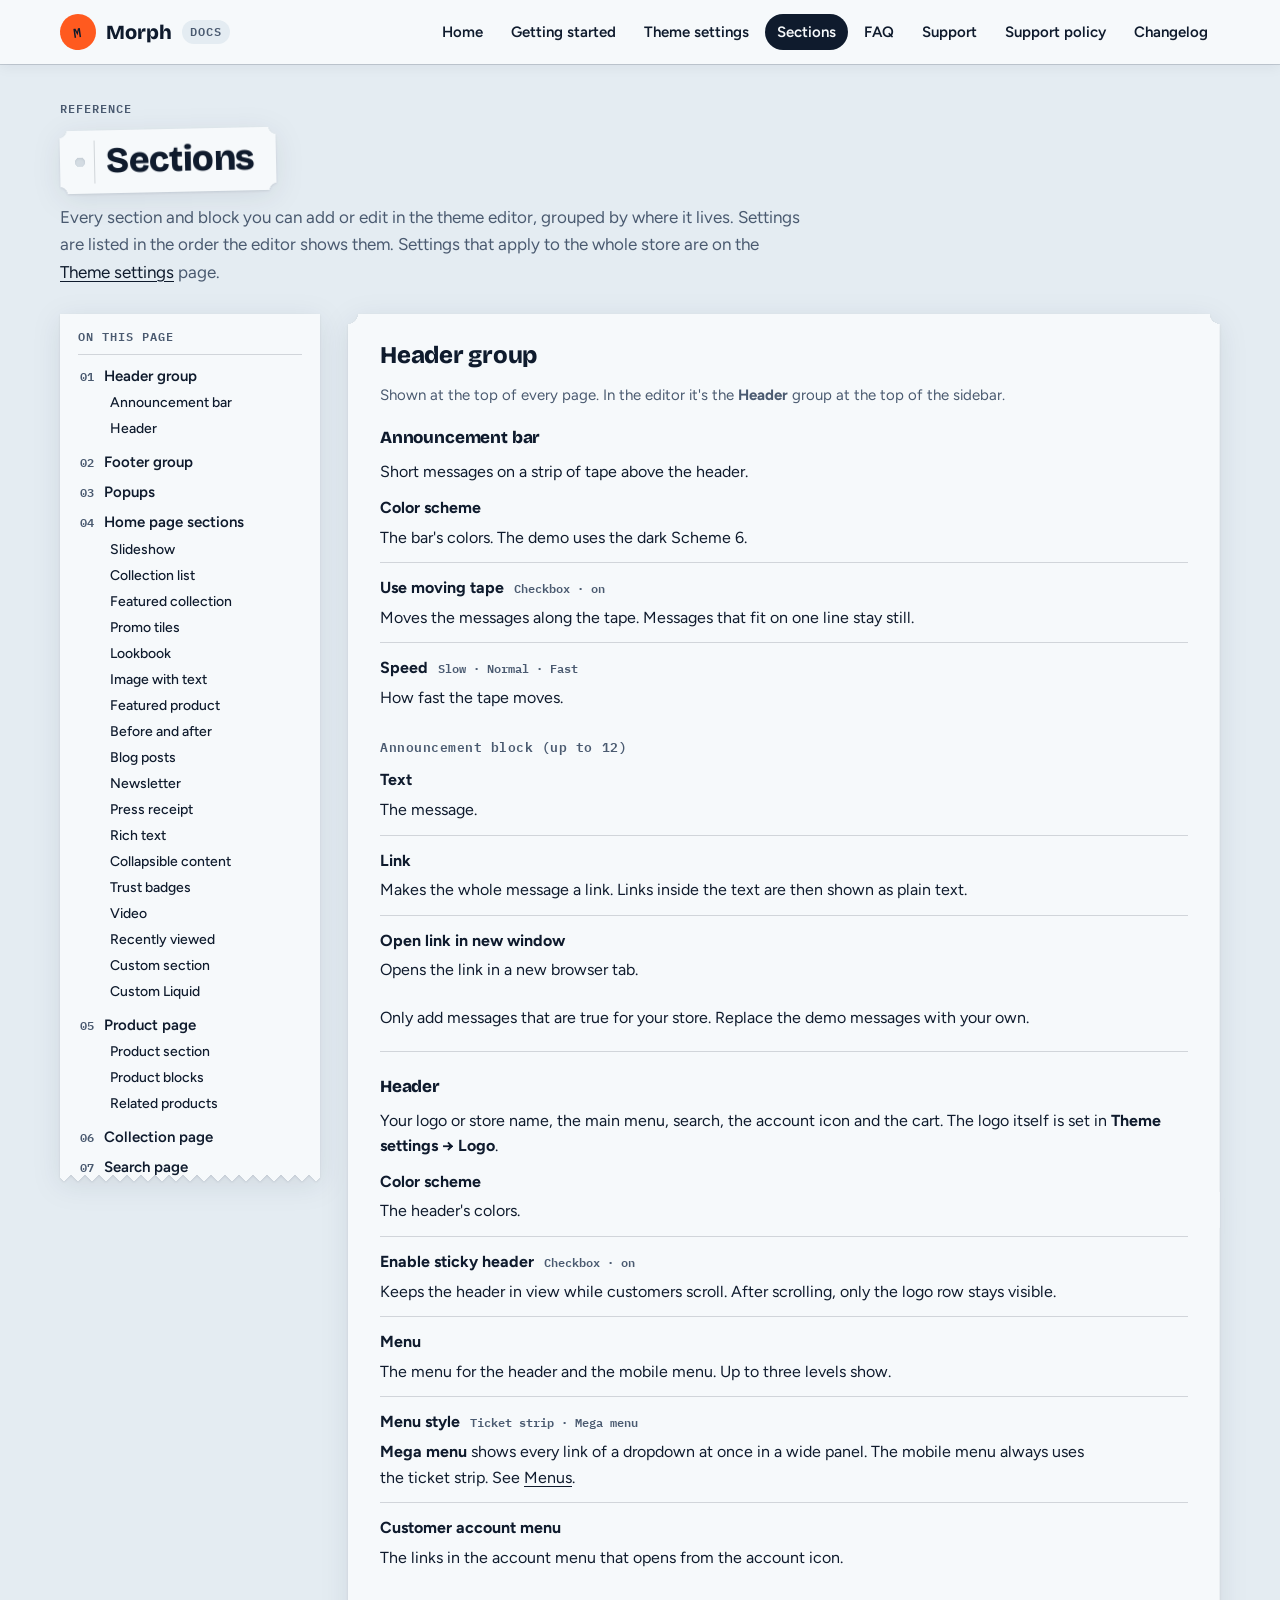
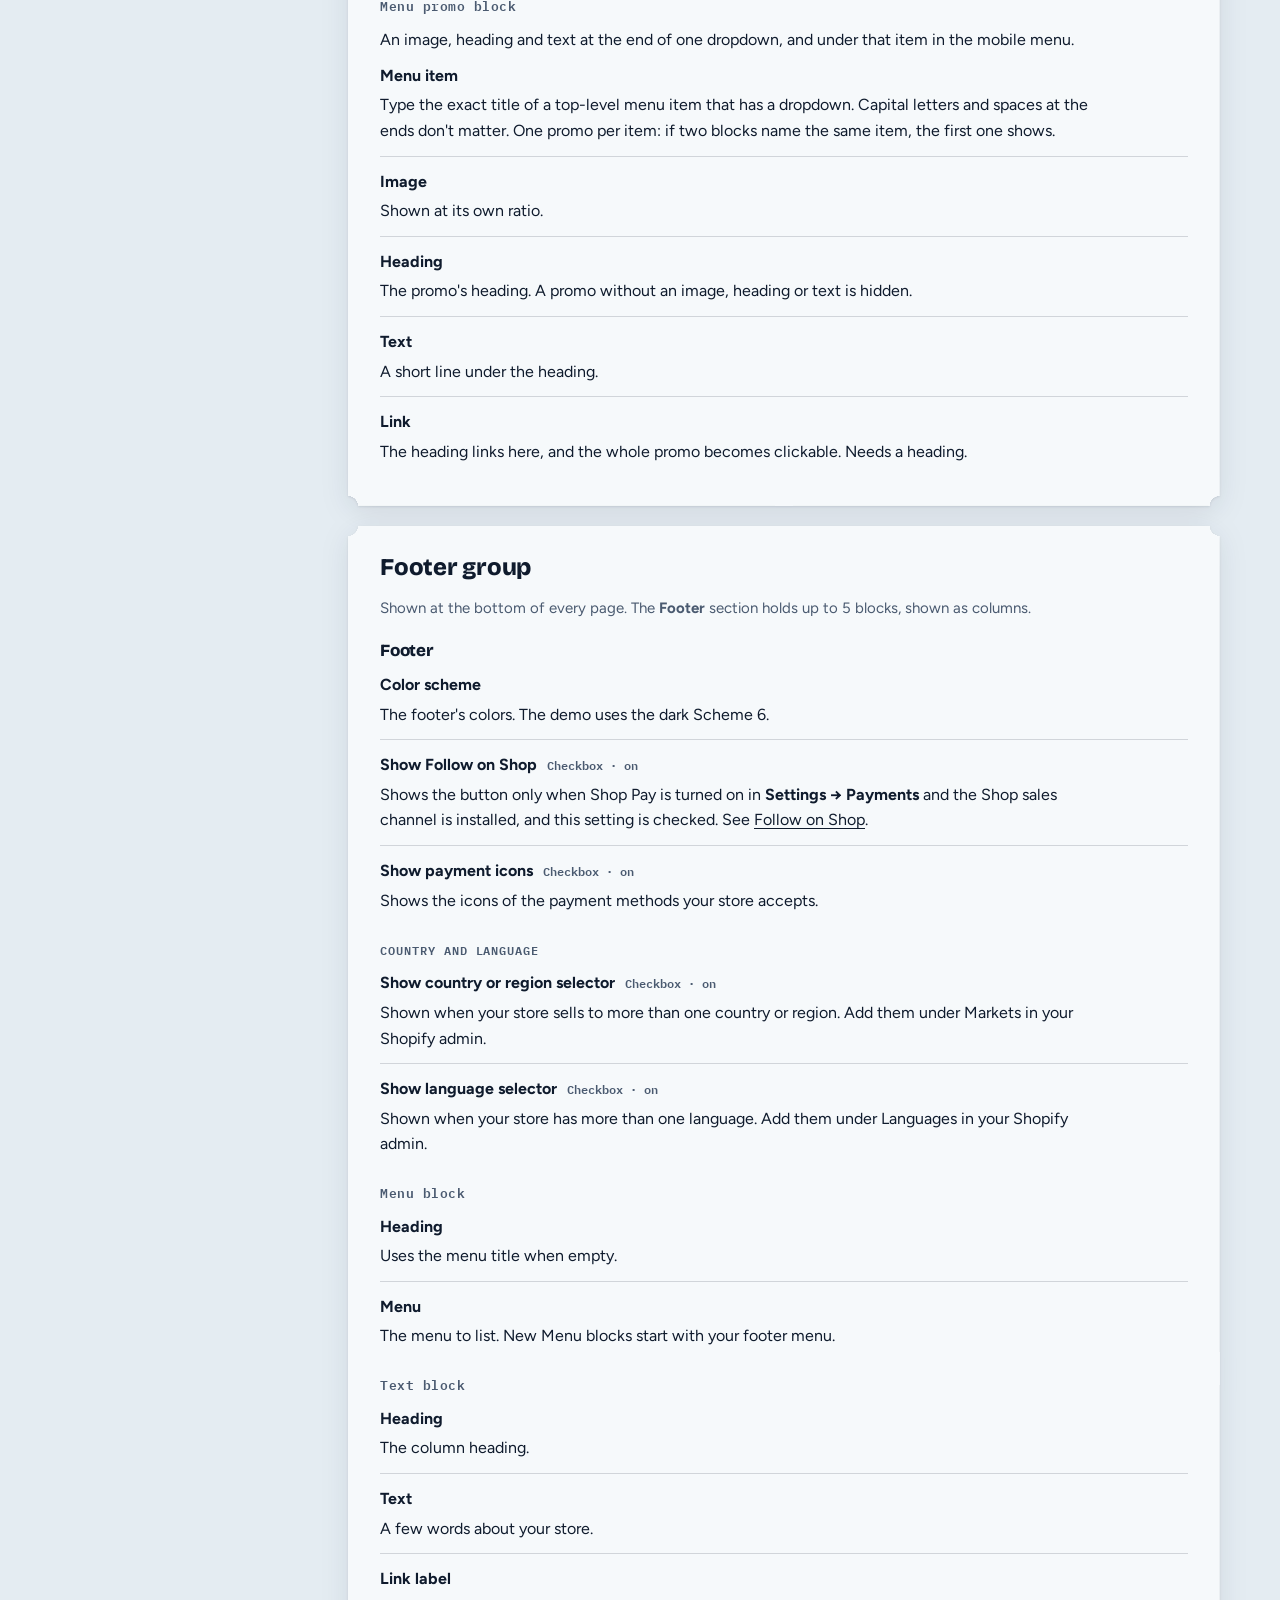
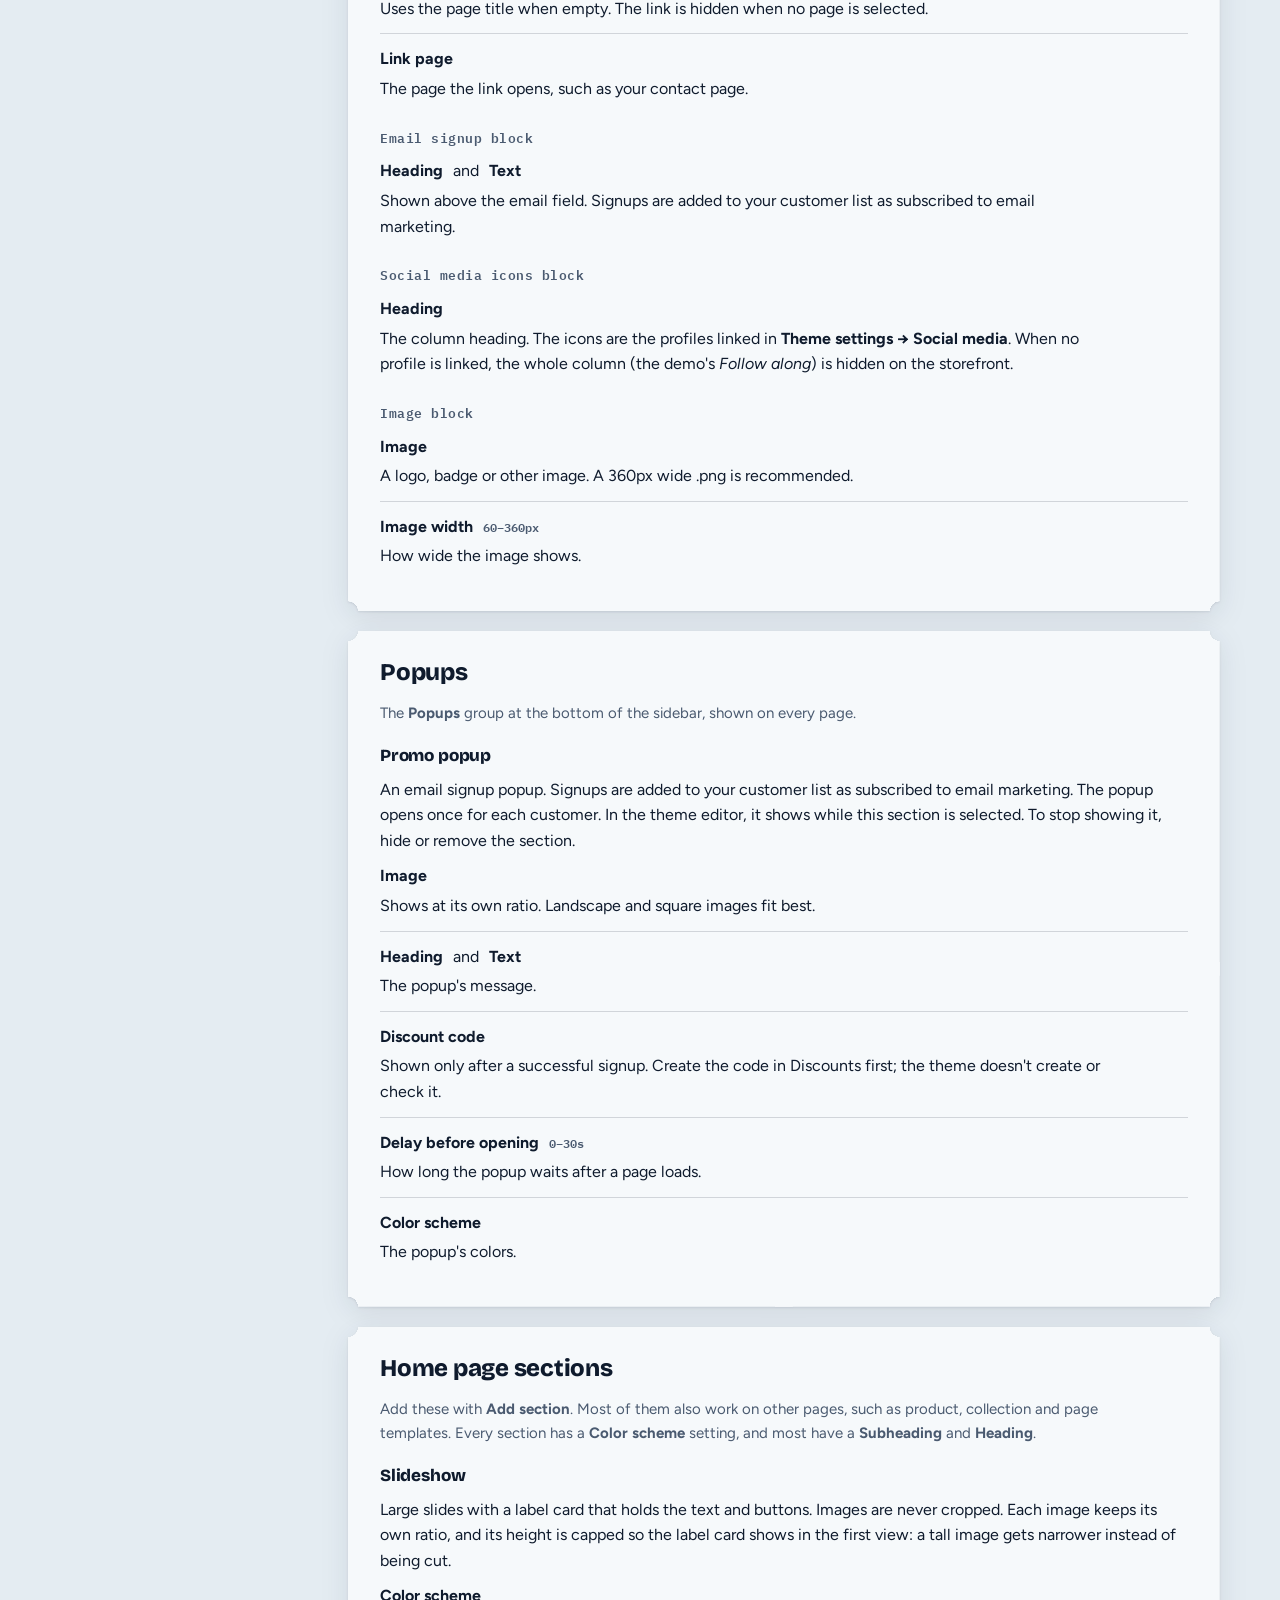
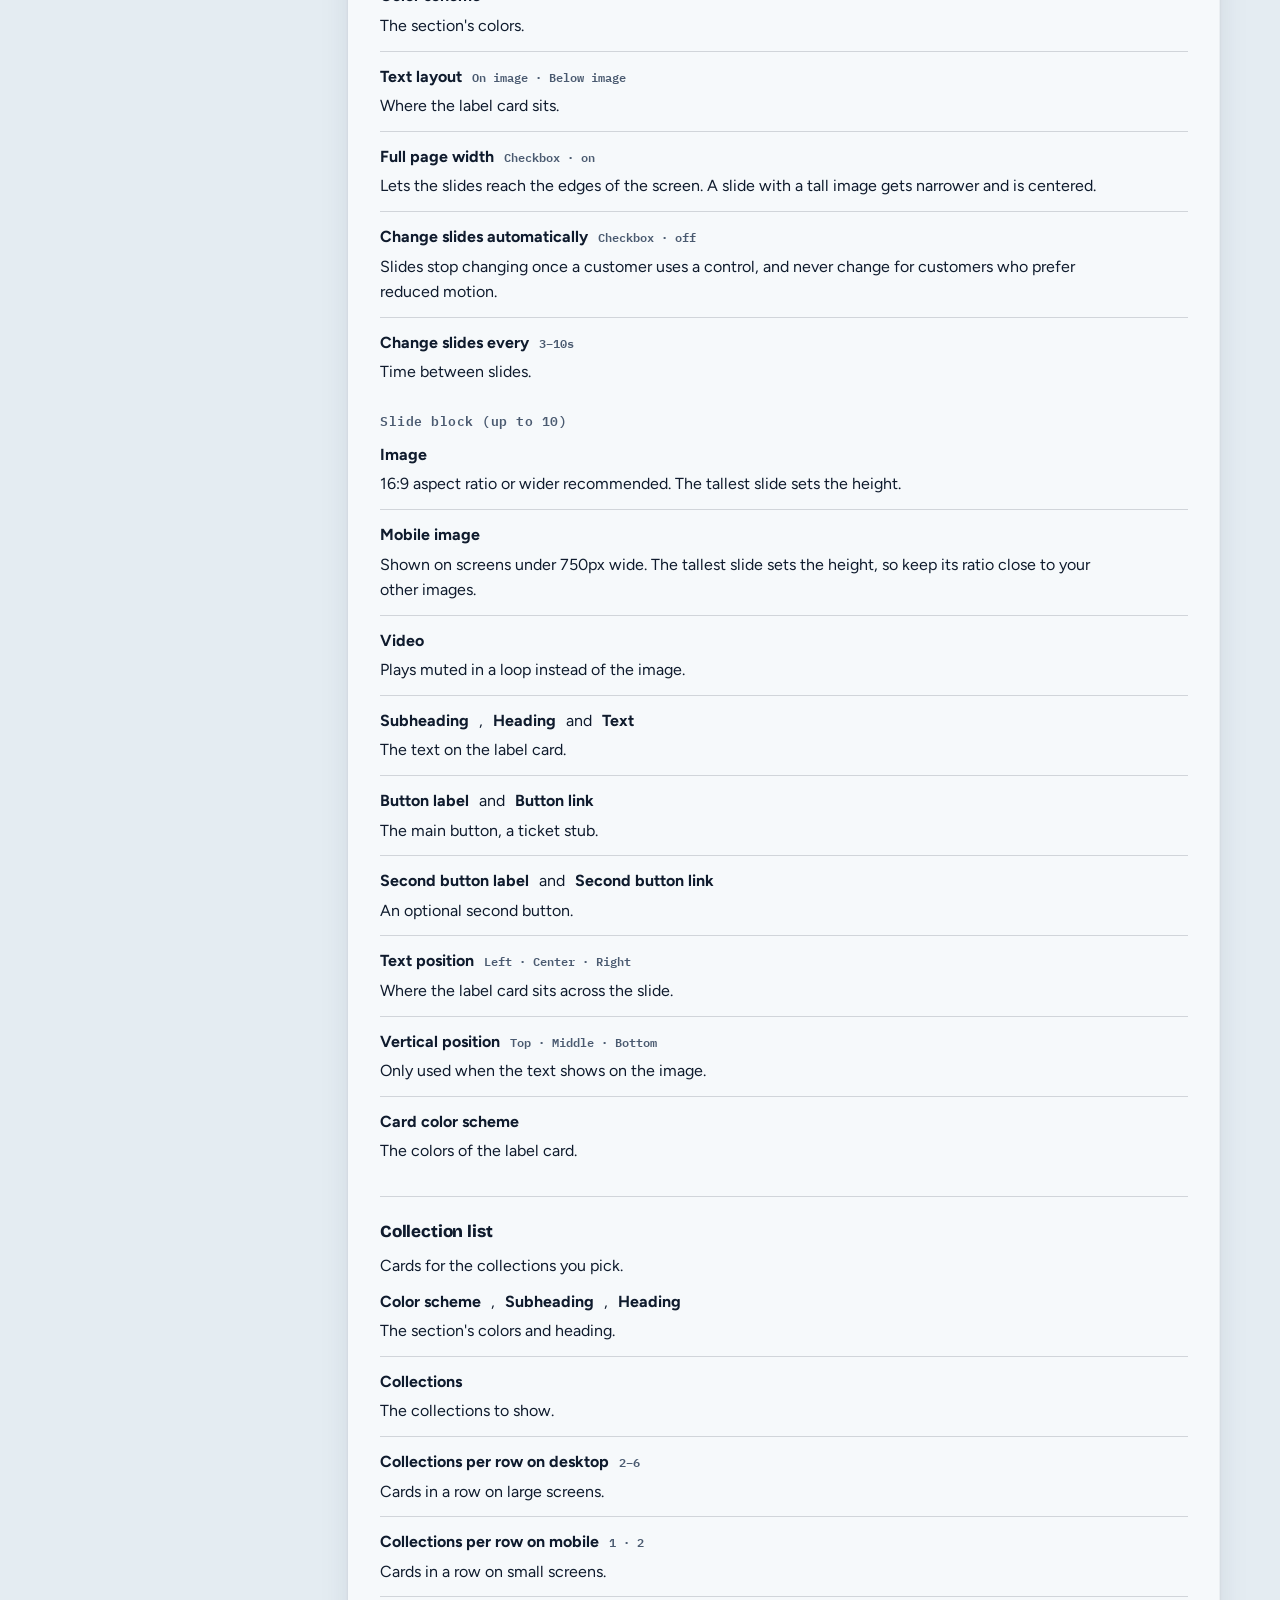
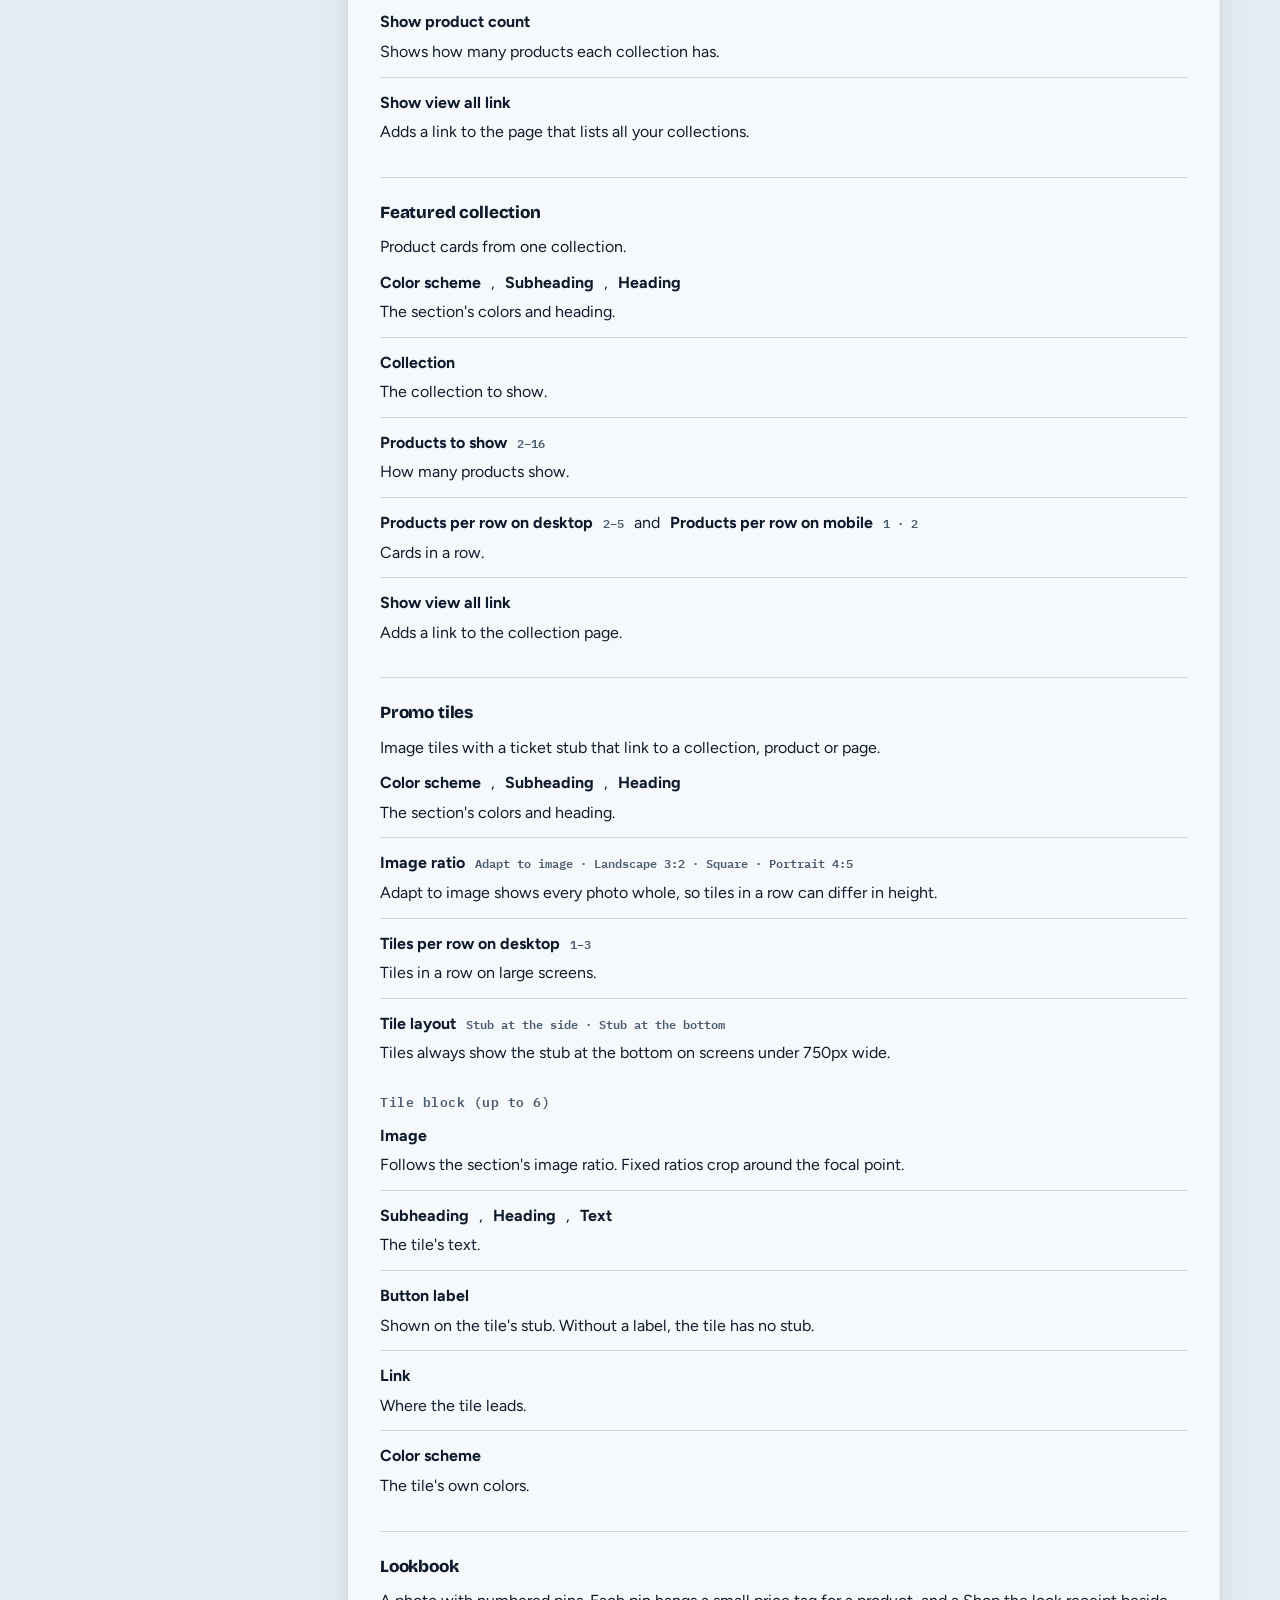
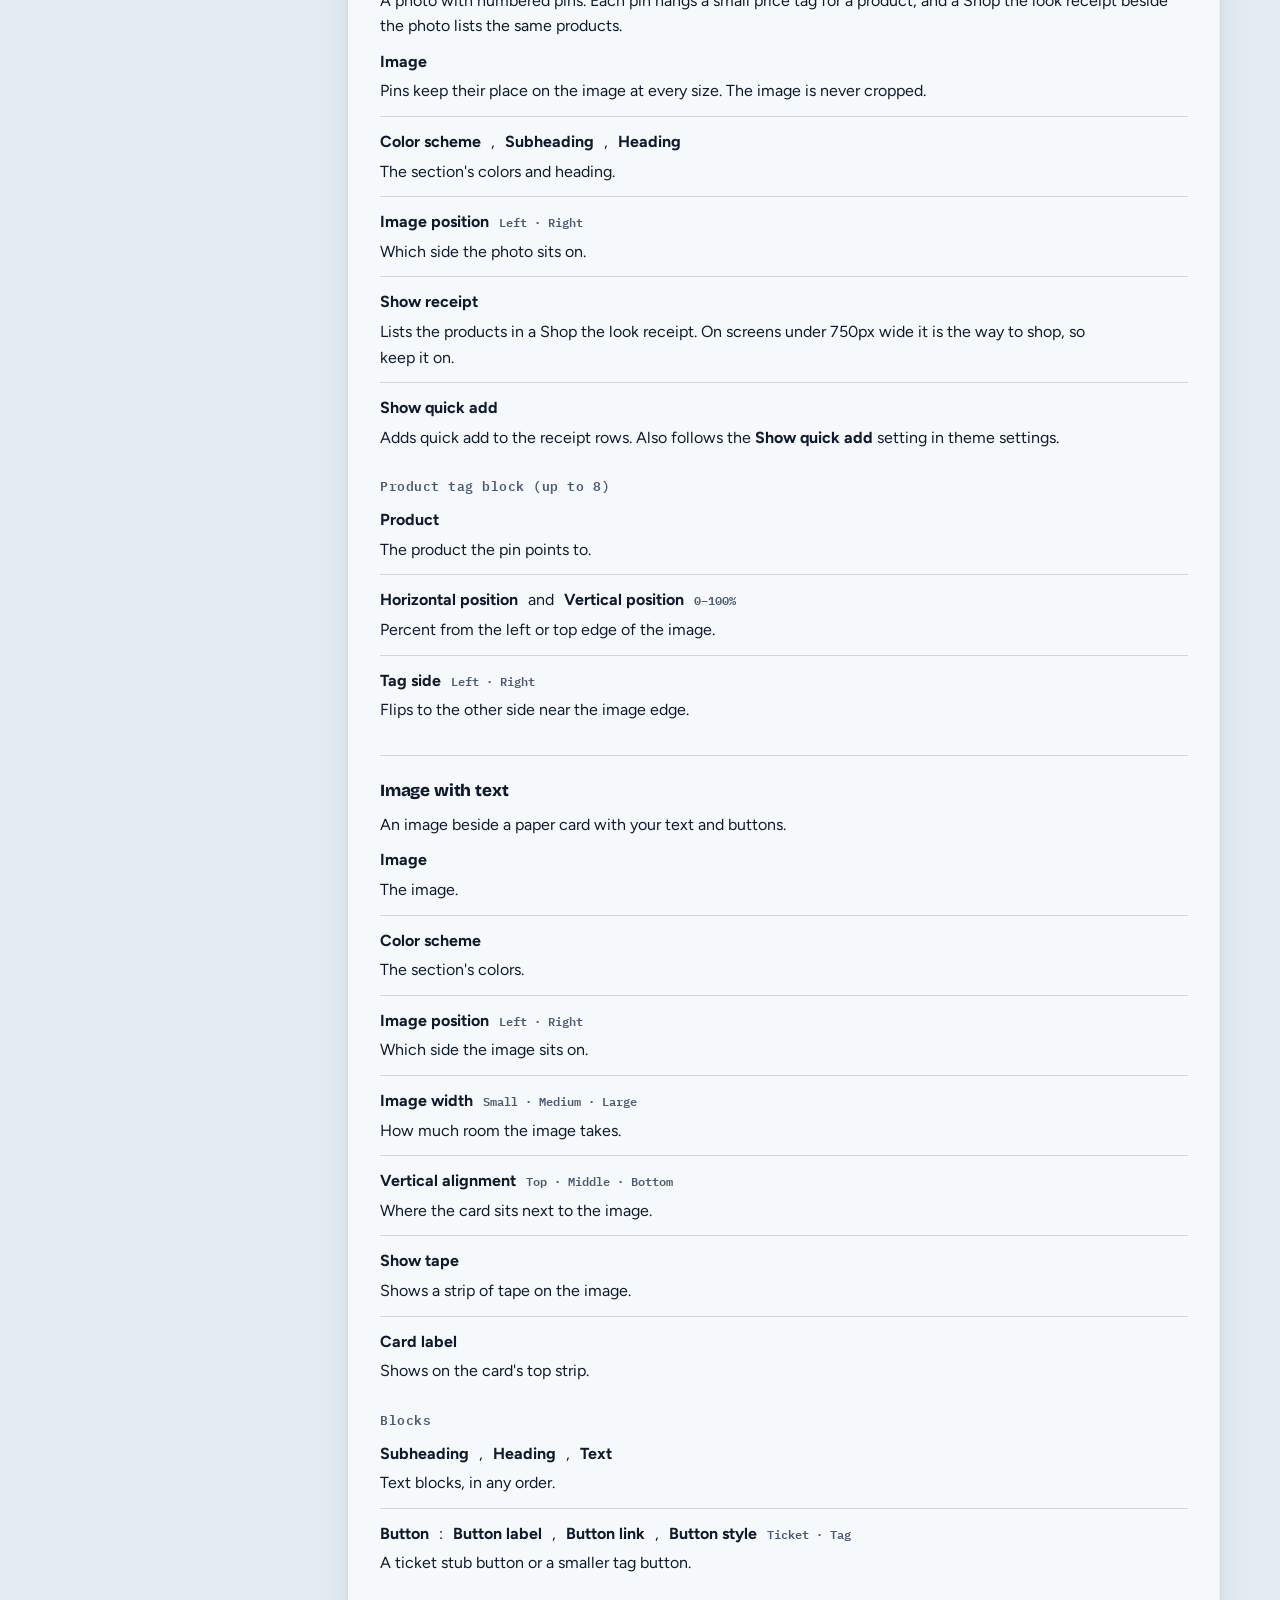
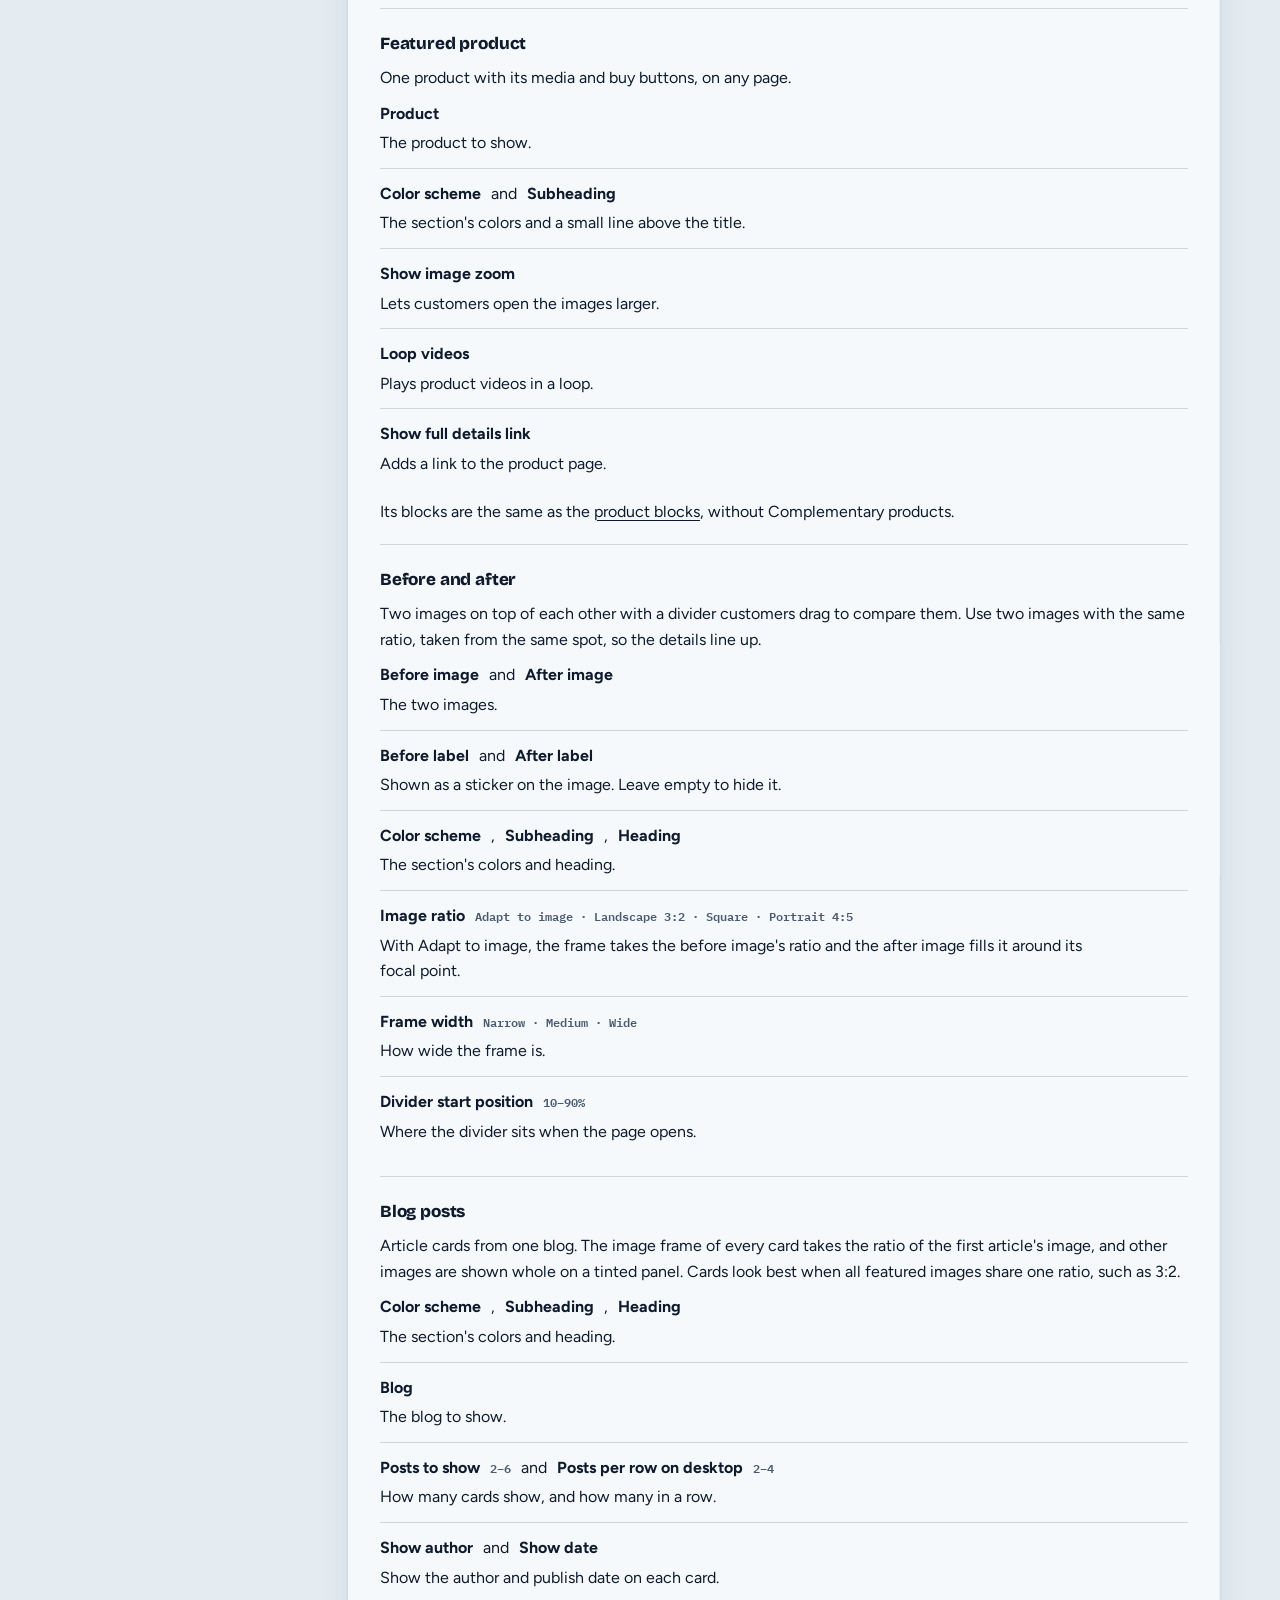
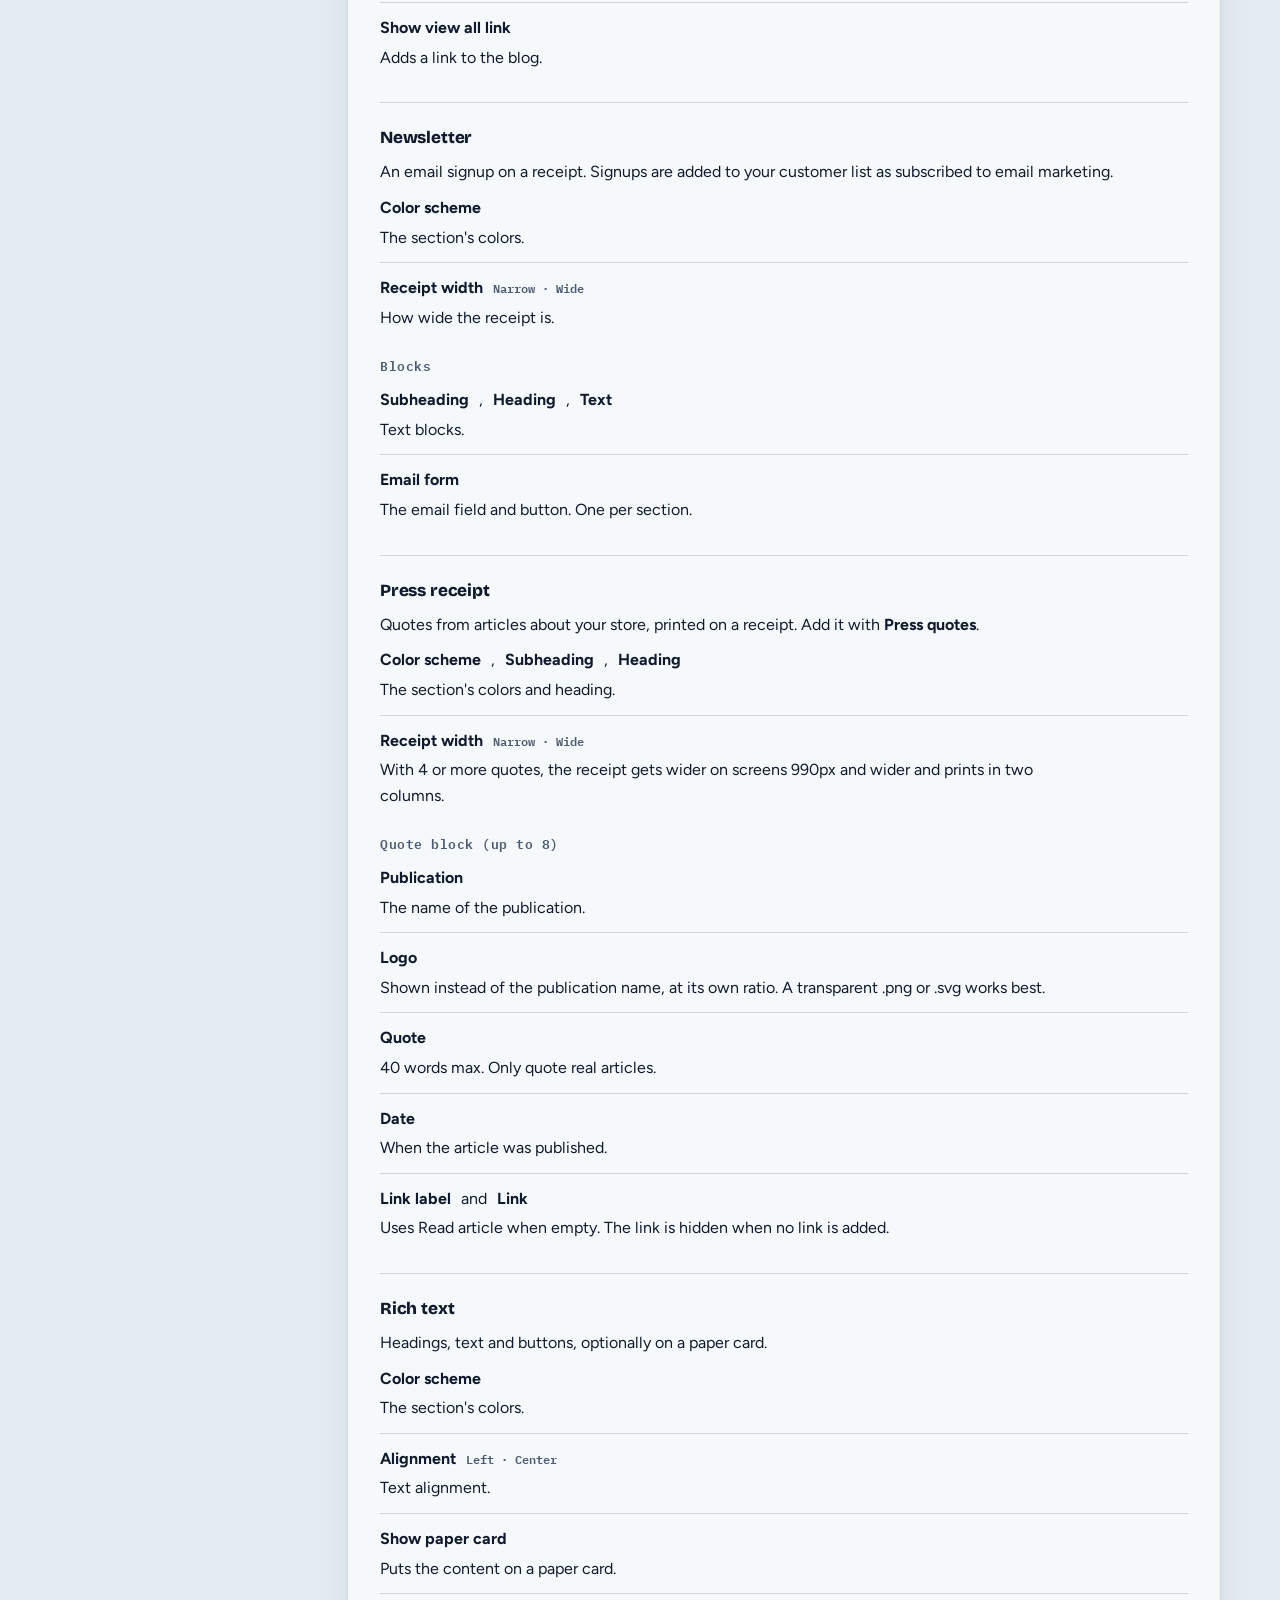
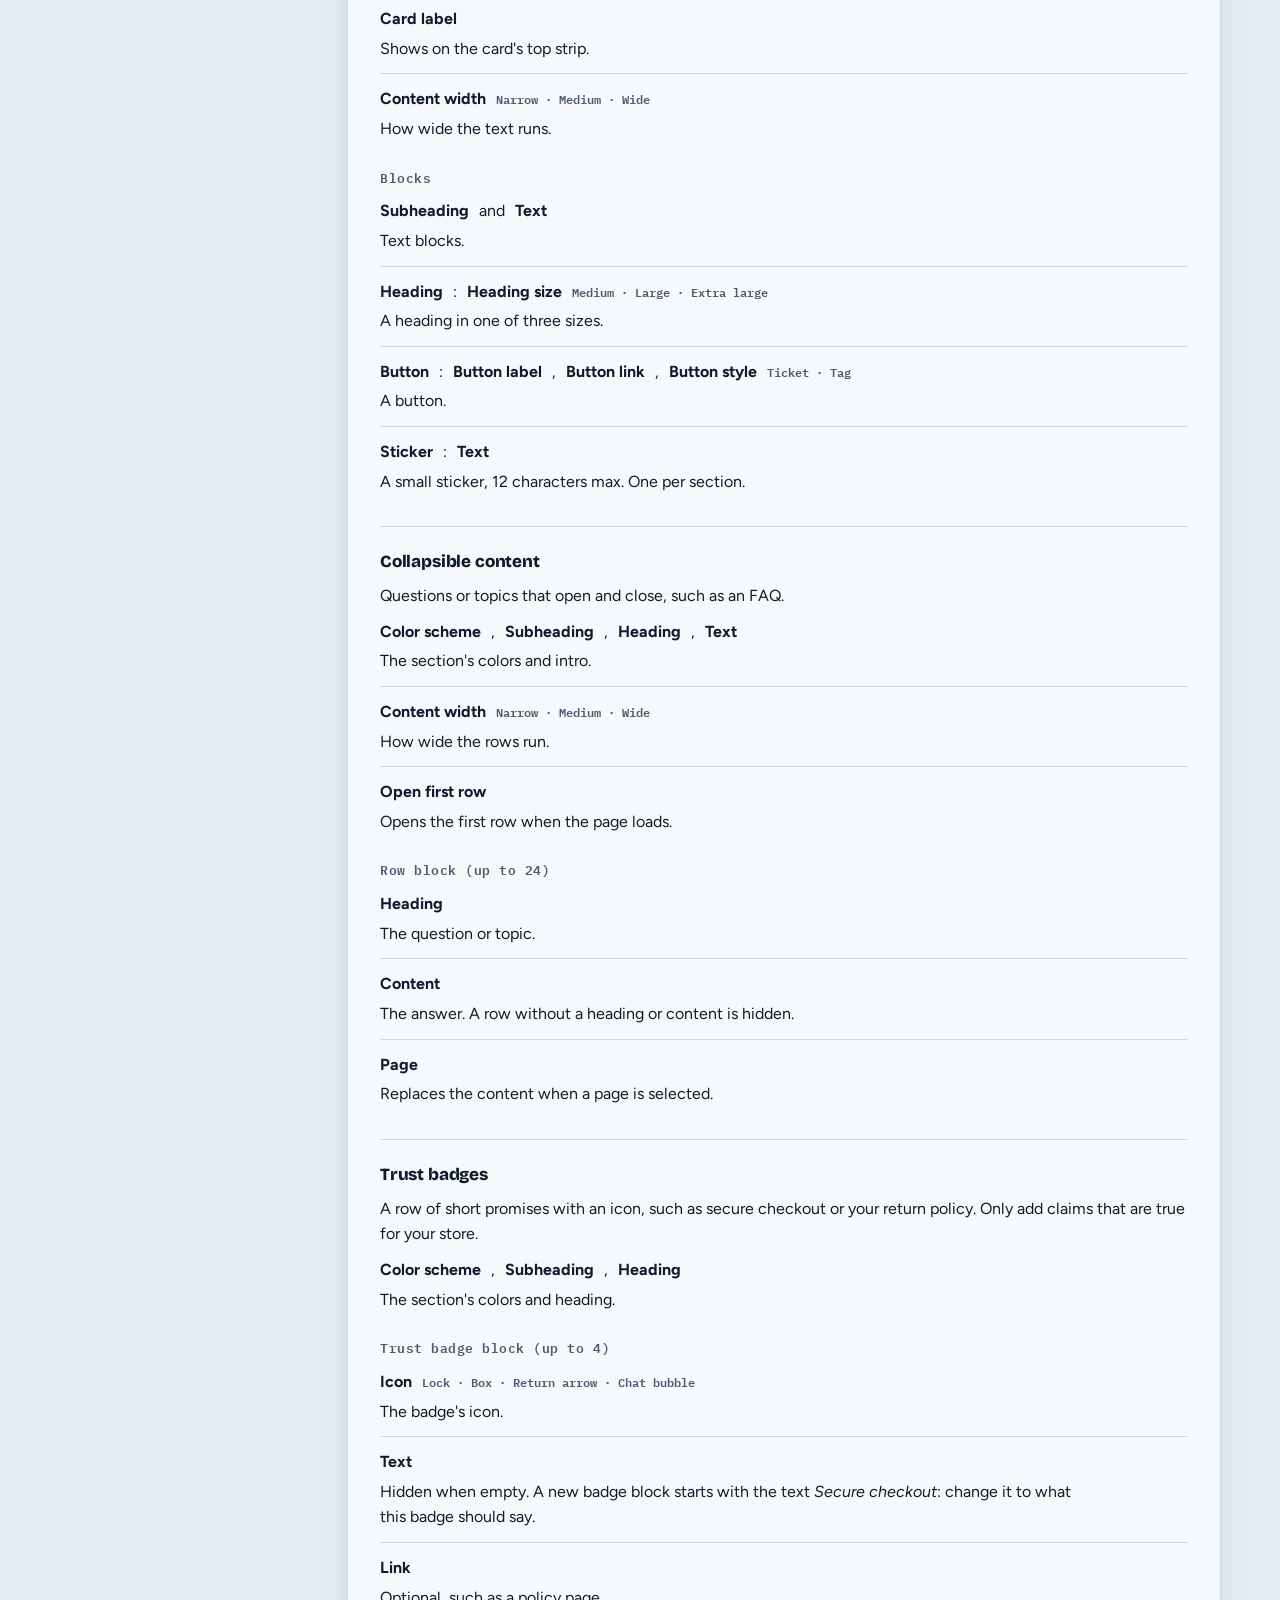
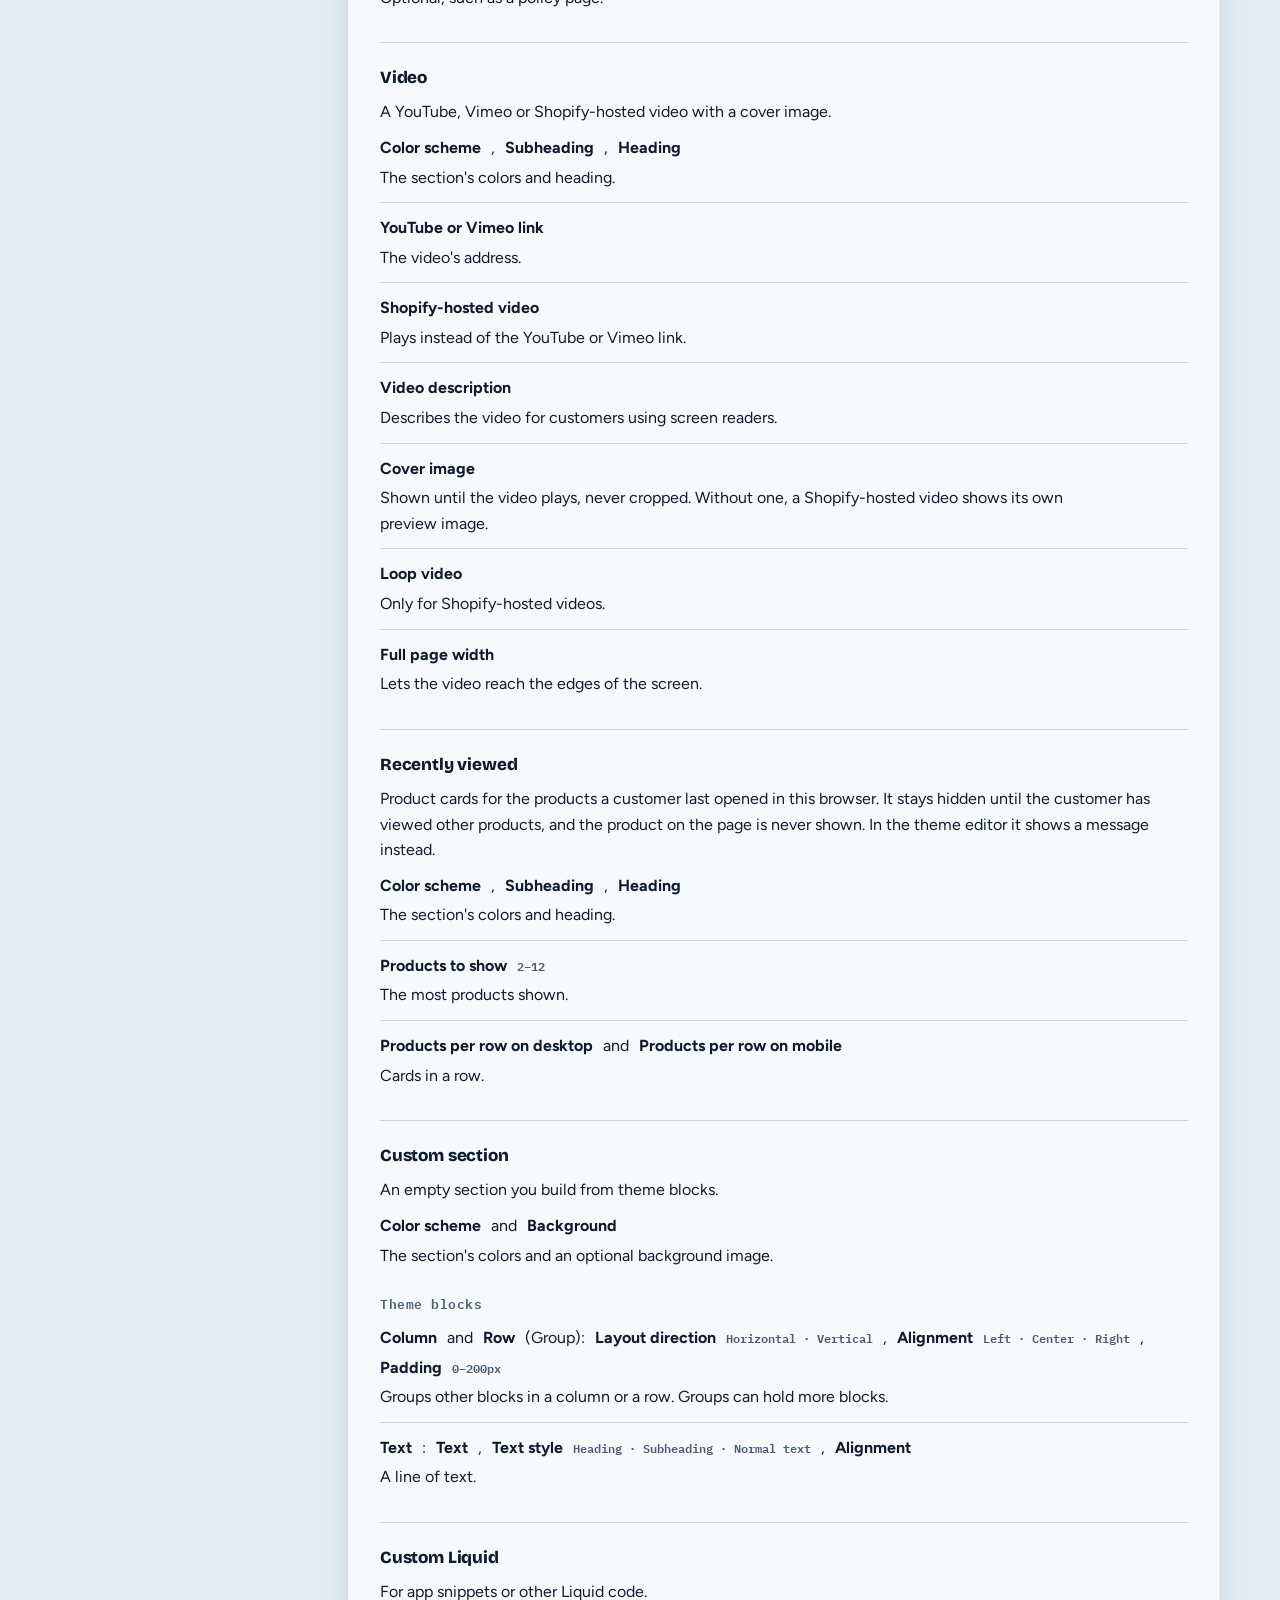
==== sections.html @ 3fafced1 "Morph docs 1.0.0: home, getting started, theme settings, sections, FAQ, support, support policy, cha" ====
<!doctype html>
<html lang="en">
  <head>
    <meta charset="utf-8">
    <meta name="viewport" content="width=device-width, initial-scale=1">
    <title>Sections | Morph theme docs</title>
    <meta name="description" content="Every Morph section and block, grouped by where it lives, with its settings in theme editor order.">
    <meta name="theme-color" content="#E4ECF2">
    <link rel="icon" href="assets/favicon.svg" type="image/svg+xml">
    <link rel="preconnect" href="https://fonts.googleapis.com">
    <link rel="preconnect" href="https://fonts.gstatic.com" crossorigin>
    <link rel="stylesheet" href="https://fonts.googleapis.com/css2?family=Bricolage+Grotesque:wght@800&amp;family=Figtree:wght@400;500;600;700&amp;family=IBM+Plex+Mono:wght@600&amp;display=swap">
    <link rel="stylesheet" href="assets/style.css">
    <script src="assets/site.js"></script>
  </head>
  <body>
    <a class="skip-link" href="#main">Skip to content</a>
    <header class="site-header">
      <div class="container site-header__inner">
        <a class="brand" href="index.html"><span class="brand__stamp" aria-hidden="true">M</span>Morph <span class="brand__docs">docs</span></a>
        <button class="nav-toggle" type="button" aria-expanded="false" aria-controls="site-nav"><span class="nav-toggle__icon" aria-hidden="true"></span>Menu</button>
        <nav class="site-nav" id="site-nav" aria-label="Main">
          <ul>
            <li><a href="index.html">Home</a></li>
            <li><a href="getting-started.html">Getting started</a></li>
            <li><a href="theme-settings.html">Theme settings</a></li>
            <li><a href="sections.html" aria-current="page">Sections</a></li>
            <li><a href="faq.html">FAQ</a></li>
            <li><a href="support.html">Support</a></li>
            <li><a href="support-policy.html">Support policy</a></li>
            <li><a href="changelog.html">Changelog</a></li>
          </ul>
        </nav>
      </div>
    </header>
    <main id="main" tabindex="-1">
      <div class="container">
        <div class="page-head">
          <span class="eyebrow">Reference</span>
          <div class="title-tag"><div class="title-tag__paper"><h1>Sections</h1></div></div>
          <p class="lead">Every section and block you can add or edit in the theme editor, grouped by where it lives. Settings are listed in the order the editor shows them. Settings that apply to the whole store are on the <a href="theme-settings.html">Theme settings</a> page.</p>
        </div>

        <div class="doc-layout">
          <nav class="toc" aria-labelledby="toc-heading">
            <div class="toc__shadow" aria-hidden="true"><div class="receipt-paper"></div></div>
            <div class="receipt">
              <h2 id="toc-heading">On this page</h2>
              <ol>
                <li><a href="#header-group">Header group</a>
                  <ol>
                    <li><a href="#announcement-bar">Announcement bar</a></li>
                    <li><a href="#header">Header</a></li>
                  </ol>
                </li>
                <li><a href="#footer-group">Footer group</a></li>
                <li><a href="#popups">Popups</a></li>
                <li><a href="#home-page">Home page sections</a>
                  <ol>
                    <li><a href="#slideshow">Slideshow</a></li>
                    <li><a href="#collection-list">Collection list</a></li>
                    <li><a href="#featured-collection">Featured collection</a></li>
                    <li><a href="#promo-tiles">Promo tiles</a></li>
                    <li><a href="#lookbook">Lookbook</a></li>
                    <li><a href="#image-with-text">Image with text</a></li>
                    <li><a href="#featured-product">Featured product</a></li>
                    <li><a href="#before-and-after">Before and after</a></li>
                    <li><a href="#blog-posts">Blog posts</a></li>
                    <li><a href="#newsletter">Newsletter</a></li>
                    <li><a href="#press-receipt">Press receipt</a></li>
                    <li><a href="#rich-text">Rich text</a></li>
                    <li><a href="#collapsible-content">Collapsible content</a></li>
                    <li><a href="#trust-badges">Trust badges</a></li>
                    <li><a href="#video">Video</a></li>
                    <li><a href="#recently-viewed">Recently viewed</a></li>
                    <li><a href="#custom-section">Custom section</a></li>
                    <li><a href="#custom-liquid">Custom Liquid</a></li>
                  </ol>
                </li>
                <li><a href="#product-page">Product page</a>
                  <ol>
                    <li><a href="#product">Product section</a></li>
                    <li><a href="#product-blocks">Product blocks</a></li>
                    <li><a href="#related-products">Related products</a></li>
                  </ol>
                </li>
                <li><a href="#collection-page">Collection page</a></li>
                <li><a href="#search-page">Search page</a></li>
                <li><a href="#cart">Cart drawer and cart page</a></li>
                <li><a href="#blog-page">Blog page</a></li>
                <li><a href="#article-page">Article page</a></li>
                <li><a href="#page-template">Page</a></li>
                <li><a href="#contact-page">Contact page</a></li>
                <li><a href="#faq-page">FAQ page</a></li>
                <li><a href="#collections-list-page">Collections list page</a></li>
                <li><a href="#not-found">404 page</a></li>
                <li><a href="#gift-card">Gift card page</a></li>
                <li><a href="#password-page">Password page</a></li>
              </ol>
            </div>
          </nav>

          <div class="doc-body">

            <!-- Header group -->
            <section class="doc-section" aria-labelledby="header-group">
              <div class="sheet bite">
                <h2 id="header-group">Header group</h2>
                <p class="where">Shown at the top of every page. In the editor it's the <strong>Header</strong> group at the top of the sidebar.</p>

                <div class="item">
                  <h3 id="announcement-bar">Announcement bar</h3>
                  <p>Short messages on a strip of tape above the header.</p>
                  <dl class="settings">
                    <div class="setting"><dt><strong>Color scheme</strong></dt><dd>The bar's colors. The demo uses the dark Scheme 6.</dd></div>
                    <div class="setting"><dt><strong>Use moving tape</strong> <span class="meta">Checkbox · on</span></dt><dd>Moves the messages along the tape. Messages that fit on one line stay still.</dd></div>
                    <div class="setting"><dt><strong>Speed</strong> <span class="meta">Slow · Normal · Fast</span></dt><dd>How fast the tape moves.</dd></div>
                  </dl>
                  <h4>Announcement block (up to 12)</h4>
                  <dl class="settings">
                    <div class="setting"><dt><strong>Text</strong></dt><dd>The message.</dd></div>
                    <div class="setting"><dt><strong>Link</strong></dt><dd>Makes the whole message a link. Links inside the text are then shown as plain text.</dd></div>
                    <div class="setting"><dt><strong>Open link in new window</strong></dt><dd>Opens the link in a new browser tab.</dd></div>
                  </dl>
                  <p>Only add messages that are true for your store. Replace the demo messages with your own.</p>
                </div>

                <div class="item">
                  <h3 id="header">Header</h3>
                  <p>Your logo or store name, the main menu, search, the account icon and the cart. The logo itself is set in <strong>Theme settings → Logo</strong>.</p>
                  <dl class="settings">
                    <div class="setting"><dt><strong>Color scheme</strong></dt><dd>The header's colors.</dd></div>
                    <div class="setting"><dt><strong>Enable sticky header</strong> <span class="meta">Checkbox · on</span></dt><dd>Keeps the header in view while customers scroll. After scrolling, only the logo row stays visible.</dd></div>
                    <div class="setting"><dt><strong>Menu</strong></dt><dd>The menu for the header and the mobile menu. Up to three levels show.</dd></div>
                    <div class="setting"><dt><strong>Menu style</strong> <span class="meta">Ticket strip · Mega menu</span></dt><dd><strong>Mega menu</strong> shows every link of a dropdown at once in a wide panel. The mobile menu always uses the ticket strip. See <a href="getting-started.html#menus">Menus</a>.</dd></div>
                    <div class="setting"><dt><strong>Customer account menu</strong></dt><dd>The links in the account menu that opens from the account icon.</dd></div>
                  </dl>
                  <h4>Menu promo block</h4>
                  <p>An image, heading and text at the end of one dropdown, and under that item in the mobile menu.</p>
                  <dl class="settings">
                    <div class="setting"><dt><strong>Menu item</strong></dt><dd>Type the exact title of a top-level menu item that has a dropdown. Capital letters and spaces at the ends don't matter. One promo per item: if two blocks name the same item, the first one shows.</dd></div>
                    <div class="setting"><dt><strong>Image</strong></dt><dd>Shown at its own ratio.</dd></div>
                    <div class="setting"><dt><strong>Heading</strong></dt><dd>The promo's heading. A promo without an image, heading or text is hidden.</dd></div>
                    <div class="setting"><dt><strong>Text</strong></dt><dd>A short line under the heading.</dd></div>
                    <div class="setting"><dt><strong>Link</strong></dt><dd>The heading links here, and the whole promo becomes clickable. Needs a heading.</dd></div>
                  </dl>
                </div>
              </div>
            </section>

            <!-- Footer group -->
            <section class="doc-section" aria-labelledby="footer-group">
              <div class="sheet bite">
                <h2 id="footer-group">Footer group</h2>
                <p class="where">Shown at the bottom of every page. The <strong>Footer</strong> section holds up to 5 blocks, shown as columns.</p>
                <div class="item">
                  <h3 id="footer">Footer</h3>
                  <dl class="settings">
                    <div class="setting"><dt><strong>Color scheme</strong></dt><dd>The footer's colors. The demo uses the dark Scheme 6.</dd></div>
                    <div class="setting"><dt><strong>Show Follow on Shop</strong> <span class="meta">Checkbox · on</span></dt><dd>Shows the button only when Shop Pay is turned on in <strong>Settings → Payments</strong> and the Shop sales channel is installed, and this setting is checked. See <a href="getting-started.html#follow-on-shop">Follow on Shop</a>.</dd></div>
                    <div class="setting"><dt><strong>Show payment icons</strong> <span class="meta">Checkbox · on</span></dt><dd>Shows the icons of the payment methods your store accepts.</dd></div>
                  </dl>
                  <p class="subhead">Country and language</p>
                  <dl class="settings">
                    <div class="setting"><dt><strong>Show country or region selector</strong> <span class="meta">Checkbox · on</span></dt><dd>Shown when your store sells to more than one country or region. Add them under Markets in your Shopify admin.</dd></div>
                    <div class="setting"><dt><strong>Show language selector</strong> <span class="meta">Checkbox · on</span></dt><dd>Shown when your store has more than one language. Add them under Languages in your Shopify admin.</dd></div>
                  </dl>
                  <h4>Menu block</h4>
                  <dl class="settings">
                    <div class="setting"><dt><strong>Heading</strong></dt><dd>Uses the menu title when empty.</dd></div>
                    <div class="setting"><dt><strong>Menu</strong></dt><dd>The menu to list. New Menu blocks start with your footer menu.</dd></div>
                  </dl>
                  <h4>Text block</h4>
                  <dl class="settings">
                    <div class="setting"><dt><strong>Heading</strong></dt><dd>The column heading.</dd></div>
                    <div class="setting"><dt><strong>Text</strong></dt><dd>A few words about your store.</dd></div>
                    <div class="setting"><dt><strong>Link label</strong></dt><dd>Uses the page title when empty. The link is hidden when no page is selected.</dd></div>
                    <div class="setting"><dt><strong>Link page</strong></dt><dd>The page the link opens, such as your contact page.</dd></div>
                  </dl>
                  <h4>Email signup block</h4>
                  <dl class="settings">
                    <div class="setting"><dt><strong>Heading</strong> and <strong>Text</strong></dt><dd>Shown above the email field. Signups are added to your customer list as subscribed to email marketing.</dd></div>
                  </dl>
                  <h4>Social media icons block</h4>
                  <dl class="settings">
                    <div class="setting"><dt><strong>Heading</strong></dt><dd>The column heading. The icons are the profiles linked in <strong>Theme settings → Social media</strong>. When no profile is linked, the whole column (the demo's <em>Follow along</em>) is hidden on the storefront.</dd></div>
                  </dl>
                  <h4>Image block</h4>
                  <dl class="settings">
                    <div class="setting"><dt><strong>Image</strong></dt><dd>A logo, badge or other image. A 360px wide .png is recommended.</dd></div>
                    <div class="setting"><dt><strong>Image width</strong> <span class="meta">60–360px</span></dt><dd>How wide the image shows.</dd></div>
                  </dl>
                </div>
              </div>
            </section>

            <!-- Popups -->
            <section class="doc-section" aria-labelledby="popups">
              <div class="sheet bite">
                <h2 id="popups">Popups</h2>
                <p class="where">The <strong>Popups</strong> group at the bottom of the sidebar, shown on every page.</p>
                <div class="item">
                  <h3 id="promo-popup">Promo popup</h3>
                  <p>An email signup popup. Signups are added to your customer list as subscribed to email marketing. The popup opens once for each customer. In the theme editor, it shows while this section is selected. To stop showing it, hide or remove the section.</p>
                  <dl class="settings">
                    <div class="setting"><dt><strong>Image</strong></dt><dd>Shows at its own ratio. Landscape and square images fit best.</dd></div>
                    <div class="setting"><dt><strong>Heading</strong> and <strong>Text</strong></dt><dd>The popup's message.</dd></div>
                    <div class="setting"><dt><strong>Discount code</strong></dt><dd>Shown only after a successful signup. Create the code in Discounts first; the theme doesn't create or check it.</dd></div>
                    <div class="setting"><dt><strong>Delay before opening</strong> <span class="meta">0–30s</span></dt><dd>How long the popup waits after a page loads.</dd></div>
                    <div class="setting"><dt><strong>Color scheme</strong></dt><dd>The popup's colors.</dd></div>
                  </dl>
                </div>
              </div>
            </section>

            <!-- Home page -->
            <section class="doc-section" aria-labelledby="home-page">
              <div class="sheet bite">
                <h2 id="home-page">Home page sections</h2>
                <p class="where">Add these with <strong>Add section</strong>. Most of them also work on other pages, such as product, collection and page templates. Every section has a <strong>Color scheme</strong> setting, and most have a <strong>Subheading</strong> and <strong>Heading</strong>.</p>

                <div class="item">
                  <h3 id="slideshow">Slideshow</h3>
                  <p>Large slides with a label card that holds the text and buttons. Images are never cropped. Each image keeps its own ratio, and its height is capped so the label card shows in the first view: a tall image gets narrower instead of being cut.</p>
                  <dl class="settings">
                    <div class="setting"><dt><strong>Color scheme</strong></dt><dd>The section's colors.</dd></div>
                    <div class="setting"><dt><strong>Text layout</strong> <span class="meta">On image · Below image</span></dt><dd>Where the label card sits.</dd></div>
                    <div class="setting"><dt><strong>Full page width</strong> <span class="meta">Checkbox · on</span></dt><dd>Lets the slides reach the edges of the screen. A slide with a tall image gets narrower and is centered.</dd></div>
                    <div class="setting"><dt><strong>Change slides automatically</strong> <span class="meta">Checkbox · off</span></dt><dd>Slides stop changing once a customer uses a control, and never change for customers who prefer reduced motion.</dd></div>
                    <div class="setting"><dt><strong>Change slides every</strong> <span class="meta">3–10s</span></dt><dd>Time between slides.</dd></div>
                  </dl>
                  <h4>Slide block (up to 10)</h4>
                  <dl class="settings">
                    <div class="setting"><dt><strong>Image</strong></dt><dd>16:9 aspect ratio or wider recommended. The tallest slide sets the height.</dd></div>
                    <div class="setting"><dt><strong>Mobile image</strong></dt><dd>Shown on screens under 750px wide. The tallest slide sets the height, so keep its ratio close to your other images.</dd></div>
                    <div class="setting"><dt><strong>Video</strong></dt><dd>Plays muted in a loop instead of the image.</dd></div>
                    <div class="setting"><dt><strong>Subheading</strong>, <strong>Heading</strong> and <strong>Text</strong></dt><dd>The text on the label card.</dd></div>
                    <div class="setting"><dt><strong>Button label</strong> and <strong>Button link</strong></dt><dd>The main button, a ticket stub.</dd></div>
                    <div class="setting"><dt><strong>Second button label</strong> and <strong>Second button link</strong></dt><dd>An optional second button.</dd></div>
                    <div class="setting"><dt><strong>Text position</strong> <span class="meta">Left · Center · Right</span></dt><dd>Where the label card sits across the slide.</dd></div>
                    <div class="setting"><dt><strong>Vertical position</strong> <span class="meta">Top · Middle · Bottom</span></dt><dd>Only used when the text shows on the image.</dd></div>
                    <div class="setting"><dt><strong>Card color scheme</strong></dt><dd>The colors of the label card.</dd></div>
                  </dl>
                </div>

                <div class="item">
                  <h3 id="collection-list">Collection list</h3>
                  <p>Cards for the collections you pick.</p>
                  <dl class="settings">
                    <div class="setting"><dt><strong>Color scheme</strong>, <strong>Subheading</strong>, <strong>Heading</strong></dt><dd>The section's colors and heading.</dd></div>
                    <div class="setting"><dt><strong>Collections</strong></dt><dd>The collections to show.</dd></div>
                    <div class="setting"><dt><strong>Collections per row on desktop</strong> <span class="meta">2–6</span></dt><dd>Cards in a row on large screens.</dd></div>
                    <div class="setting"><dt><strong>Collections per row on mobile</strong> <span class="meta">1 · 2</span></dt><dd>Cards in a row on small screens.</dd></div>
                    <div class="setting"><dt><strong>Show product count</strong></dt><dd>Shows how many products each collection has.</dd></div>
                    <div class="setting"><dt><strong>Show view all link</strong></dt><dd>Adds a link to the page that lists all your collections.</dd></div>
                  </dl>
                </div>

                <div class="item">
                  <h3 id="featured-collection">Featured collection</h3>
                  <p>Product cards from one collection.</p>
                  <dl class="settings">
                    <div class="setting"><dt><strong>Color scheme</strong>, <strong>Subheading</strong>, <strong>Heading</strong></dt><dd>The section's colors and heading.</dd></div>
                    <div class="setting"><dt><strong>Collection</strong></dt><dd>The collection to show.</dd></div>
                    <div class="setting"><dt><strong>Products to show</strong> <span class="meta">2–16</span></dt><dd>How many products show.</dd></div>
                    <div class="setting"><dt><strong>Products per row on desktop</strong> <span class="meta">2–5</span> and <strong>Products per row on mobile</strong> <span class="meta">1 · 2</span></dt><dd>Cards in a row.</dd></div>
                    <div class="setting"><dt><strong>Show view all link</strong></dt><dd>Adds a link to the collection page.</dd></div>
                  </dl>
                </div>

                <div class="item">
                  <h3 id="promo-tiles">Promo tiles</h3>
                  <p>Image tiles with a ticket stub that link to a collection, product or page.</p>
                  <dl class="settings">
                    <div class="setting"><dt><strong>Color scheme</strong>, <strong>Subheading</strong>, <strong>Heading</strong></dt><dd>The section's colors and heading.</dd></div>
                    <div class="setting"><dt><strong>Image ratio</strong> <span class="meta">Adapt to image · Landscape 3:2 · Square · Portrait 4:5</span></dt><dd>Adapt to image shows every photo whole, so tiles in a row can differ in height.</dd></div>
                    <div class="setting"><dt><strong>Tiles per row on desktop</strong> <span class="meta">1–3</span></dt><dd>Tiles in a row on large screens.</dd></div>
                    <div class="setting"><dt><strong>Tile layout</strong> <span class="meta">Stub at the side · Stub at the bottom</span></dt><dd>Tiles always show the stub at the bottom on screens under 750px wide.</dd></div>
                  </dl>
                  <h4>Tile block (up to 6)</h4>
                  <dl class="settings">
                    <div class="setting"><dt><strong>Image</strong></dt><dd>Follows the section's image ratio. Fixed ratios crop around the focal point.</dd></div>
                    <div class="setting"><dt><strong>Subheading</strong>, <strong>Heading</strong>, <strong>Text</strong></dt><dd>The tile's text.</dd></div>
                    <div class="setting"><dt><strong>Button label</strong></dt><dd>Shown on the tile's stub. Without a label, the tile has no stub.</dd></div>
                    <div class="setting"><dt><strong>Link</strong></dt><dd>Where the tile leads.</dd></div>
                    <div class="setting"><dt><strong>Color scheme</strong></dt><dd>The tile's own colors.</dd></div>
                  </dl>
                </div>

                <div class="item">
                  <h3 id="lookbook">Lookbook</h3>
                  <p>A photo with numbered pins. Each pin hangs a small price tag for a product, and a Shop the look receipt beside the photo lists the same products.</p>
                  <dl class="settings">
                    <div class="setting"><dt><strong>Image</strong></dt><dd>Pins keep their place on the image at every size. The image is never cropped.</dd></div>
                    <div class="setting"><dt><strong>Color scheme</strong>, <strong>Subheading</strong>, <strong>Heading</strong></dt><dd>The section's colors and heading.</dd></div>
                    <div class="setting"><dt><strong>Image position</strong> <span class="meta">Left · Right</span></dt><dd>Which side the photo sits on.</dd></div>
                    <div class="setting"><dt><strong>Show receipt</strong></dt><dd>Lists the products in a Shop the look receipt. On screens under 750px wide it is the way to shop, so keep it on.</dd></div>
                    <div class="setting"><dt><strong>Show quick add</strong></dt><dd>Adds quick add to the receipt rows. Also follows the <strong>Show quick add</strong> setting in theme settings.</dd></div>
                  </dl>
                  <h4>Product tag block (up to 8)</h4>
                  <dl class="settings">
                    <div class="setting"><dt><strong>Product</strong></dt><dd>The product the pin points to.</dd></div>
                    <div class="setting"><dt><strong>Horizontal position</strong> and <strong>Vertical position</strong> <span class="meta">0–100%</span></dt><dd>Percent from the left or top edge of the image.</dd></div>
                    <div class="setting"><dt><strong>Tag side</strong> <span class="meta">Left · Right</span></dt><dd>Flips to the other side near the image edge.</dd></div>
                  </dl>
                </div>

                <div class="item">
                  <h3 id="image-with-text">Image with text</h3>
                  <p>An image beside a paper card with your text and buttons.</p>
                  <dl class="settings">
                    <div class="setting"><dt><strong>Image</strong></dt><dd>The image.</dd></div>
                    <div class="setting"><dt><strong>Color scheme</strong></dt><dd>The section's colors.</dd></div>
                    <div class="setting"><dt><strong>Image position</strong> <span class="meta">Left · Right</span></dt><dd>Which side the image sits on.</dd></div>
                    <div class="setting"><dt><strong>Image width</strong> <span class="meta">Small · Medium · Large</span></dt><dd>How much room the image takes.</dd></div>
                    <div class="setting"><dt><strong>Vertical alignment</strong> <span class="meta">Top · Middle · Bottom</span></dt><dd>Where the card sits next to the image.</dd></div>
                    <div class="setting"><dt><strong>Show tape</strong></dt><dd>Shows a strip of tape on the image.</dd></div>
                    <div class="setting"><dt><strong>Card label</strong></dt><dd>Shows on the card's top strip.</dd></div>
                  </dl>
                  <h4>Blocks</h4>
                  <dl class="settings">
                    <div class="setting"><dt><strong>Subheading</strong>, <strong>Heading</strong>, <strong>Text</strong></dt><dd>Text blocks, in any order.</dd></div>
                    <div class="setting"><dt><strong>Button</strong>: <strong>Button label</strong>, <strong>Button link</strong>, <strong>Button style</strong> <span class="meta">Ticket · Tag</span></dt><dd>A ticket stub button or a smaller tag button.</dd></div>
                  </dl>
                </div>

                <div class="item">
                  <h3 id="featured-product">Featured product</h3>
                  <p>One product with its media and buy buttons, on any page.</p>
                  <dl class="settings">
                    <div class="setting"><dt><strong>Product</strong></dt><dd>The product to show.</dd></div>
                    <div class="setting"><dt><strong>Color scheme</strong> and <strong>Subheading</strong></dt><dd>The section's colors and a small line above the title.</dd></div>
                    <div class="setting"><dt><strong>Show image zoom</strong></dt><dd>Lets customers open the images larger.</dd></div>
                    <div class="setting"><dt><strong>Loop videos</strong></dt><dd>Plays product videos in a loop.</dd></div>
                    <div class="setting"><dt><strong>Show full details link</strong></dt><dd>Adds a link to the product page.</dd></div>
                  </dl>
                  <p>Its blocks are the same as the <a href="#product-blocks">product blocks</a>, without Complementary products.</p>
                </div>

                <div class="item">
                  <h3 id="before-and-after">Before and after</h3>
                  <p>Two images on top of each other with a divider customers drag to compare them. Use two images with the same ratio, taken from the same spot, so the details line up.</p>
                  <dl class="settings">
                    <div class="setting"><dt><strong>Before image</strong> and <strong>After image</strong></dt><dd>The two images.</dd></div>
                    <div class="setting"><dt><strong>Before label</strong> and <strong>After label</strong></dt><dd>Shown as a sticker on the image. Leave empty to hide it.</dd></div>
                    <div class="setting"><dt><strong>Color scheme</strong>, <strong>Subheading</strong>, <strong>Heading</strong></dt><dd>The section's colors and heading.</dd></div>
                    <div class="setting"><dt><strong>Image ratio</strong> <span class="meta">Adapt to image · Landscape 3:2 · Square · Portrait 4:5</span></dt><dd>With Adapt to image, the frame takes the before image's ratio and the after image fills it around its focal point.</dd></div>
                    <div class="setting"><dt><strong>Frame width</strong> <span class="meta">Narrow · Medium · Wide</span></dt><dd>How wide the frame is.</dd></div>
                    <div class="setting"><dt><strong>Divider start position</strong> <span class="meta">10–90%</span></dt><dd>Where the divider sits when the page opens.</dd></div>
                  </dl>
                </div>

                <div class="item">
                  <h3 id="blog-posts">Blog posts</h3>
                  <p>Article cards from one blog. The image frame of every card takes the ratio of the first article's image, and other images are shown whole on a tinted panel. Cards look best when all featured images share one ratio, such as 3:2.</p>
                  <dl class="settings">
                    <div class="setting"><dt><strong>Color scheme</strong>, <strong>Subheading</strong>, <strong>Heading</strong></dt><dd>The section's colors and heading.</dd></div>
                    <div class="setting"><dt><strong>Blog</strong></dt><dd>The blog to show.</dd></div>
                    <div class="setting"><dt><strong>Posts to show</strong> <span class="meta">2–6</span> and <strong>Posts per row on desktop</strong> <span class="meta">2–4</span></dt><dd>How many cards show, and how many in a row.</dd></div>
                    <div class="setting"><dt><strong>Show author</strong> and <strong>Show date</strong></dt><dd>Show the author and publish date on each card.</dd></div>
                    <div class="setting"><dt><strong>Show view all link</strong></dt><dd>Adds a link to the blog.</dd></div>
                  </dl>
                </div>

                <div class="item">
                  <h3 id="newsletter">Newsletter</h3>
                  <p>An email signup on a receipt. Signups are added to your customer list as subscribed to email marketing.</p>
                  <dl class="settings">
                    <div class="setting"><dt><strong>Color scheme</strong></dt><dd>The section's colors.</dd></div>
                    <div class="setting"><dt><strong>Receipt width</strong> <span class="meta">Narrow · Wide</span></dt><dd>How wide the receipt is.</dd></div>
                  </dl>
                  <h4>Blocks</h4>
                  <dl class="settings">
                    <div class="setting"><dt><strong>Subheading</strong>, <strong>Heading</strong>, <strong>Text</strong></dt><dd>Text blocks.</dd></div>
                    <div class="setting"><dt><strong>Email form</strong></dt><dd>The email field and button. One per section.</dd></div>
                  </dl>
                </div>

                <div class="item">
                  <h3 id="press-receipt">Press receipt</h3>
                  <p>Quotes from articles about your store, printed on a receipt. Add it with <strong>Press quotes</strong>.</p>
                  <dl class="settings">
                    <div class="setting"><dt><strong>Color scheme</strong>, <strong>Subheading</strong>, <strong>Heading</strong></dt><dd>The section's colors and heading.</dd></div>
                    <div class="setting"><dt><strong>Receipt width</strong> <span class="meta">Narrow · Wide</span></dt><dd>With 4 or more quotes, the receipt gets wider on screens 990px and wider and prints in two columns.</dd></div>
                  </dl>
                  <h4>Quote block (up to 8)</h4>
                  <dl class="settings">
                    <div class="setting"><dt><strong>Publication</strong></dt><dd>The name of the publication.</dd></div>
                    <div class="setting"><dt><strong>Logo</strong></dt><dd>Shown instead of the publication name, at its own ratio. A transparent .png or .svg works best.</dd></div>
                    <div class="setting"><dt><strong>Quote</strong></dt><dd>40 words max. Only quote real articles.</dd></div>
                    <div class="setting"><dt><strong>Date</strong></dt><dd>When the article was published.</dd></div>
                    <div class="setting"><dt><strong>Link label</strong> and <strong>Link</strong></dt><dd>Uses Read article when empty. The link is hidden when no link is added.</dd></div>
                  </dl>
                </div>

                <div class="item">
                  <h3 id="rich-text">Rich text</h3>
                  <p>Headings, text and buttons, optionally on a paper card.</p>
                  <dl class="settings">
                    <div class="setting"><dt><strong>Color scheme</strong></dt><dd>The section's colors.</dd></div>
                    <div class="setting"><dt><strong>Alignment</strong> <span class="meta">Left · Center</span></dt><dd>Text alignment.</dd></div>
                    <div class="setting"><dt><strong>Show paper card</strong></dt><dd>Puts the content on a paper card.</dd></div>
                    <div class="setting"><dt><strong>Card label</strong></dt><dd>Shows on the card's top strip.</dd></div>
                    <div class="setting"><dt><strong>Content width</strong> <span class="meta">Narrow · Medium · Wide</span></dt><dd>How wide the text runs.</dd></div>
                  </dl>
                  <h4>Blocks</h4>
                  <dl class="settings">
                    <div class="setting"><dt><strong>Subheading</strong> and <strong>Text</strong></dt><dd>Text blocks.</dd></div>
                    <div class="setting"><dt><strong>Heading</strong>: <strong>Heading size</strong> <span class="meta">Medium · Large · Extra large</span></dt><dd>A heading in one of three sizes.</dd></div>
                    <div class="setting"><dt><strong>Button</strong>: <strong>Button label</strong>, <strong>Button link</strong>, <strong>Button style</strong> <span class="meta">Ticket · Tag</span></dt><dd>A button.</dd></div>
                    <div class="setting"><dt><strong>Sticker</strong>: <strong>Text</strong></dt><dd>A small sticker, 12 characters max. One per section.</dd></div>
                  </dl>
                </div>

                <div class="item">
                  <h3 id="collapsible-content">Collapsible content</h3>
                  <p>Questions or topics that open and close, such as an FAQ.</p>
                  <dl class="settings">
                    <div class="setting"><dt><strong>Color scheme</strong>, <strong>Subheading</strong>, <strong>Heading</strong>, <strong>Text</strong></dt><dd>The section's colors and intro.</dd></div>
                    <div class="setting"><dt><strong>Content width</strong> <span class="meta">Narrow · Medium · Wide</span></dt><dd>How wide the rows run.</dd></div>
                    <div class="setting"><dt><strong>Open first row</strong></dt><dd>Opens the first row when the page loads.</dd></div>
                  </dl>
                  <h4>Row block (up to 24)</h4>
                  <dl class="settings">
                    <div class="setting"><dt><strong>Heading</strong></dt><dd>The question or topic.</dd></div>
                    <div class="setting"><dt><strong>Content</strong></dt><dd>The answer. A row without a heading or content is hidden.</dd></div>
                    <div class="setting"><dt><strong>Page</strong></dt><dd>Replaces the content when a page is selected.</dd></div>
                  </dl>
                </div>

                <div class="item">
                  <h3 id="trust-badges">Trust badges</h3>
                  <p>A row of short promises with an icon, such as secure checkout or your return policy. Only add claims that are true for your store.</p>
                  <dl class="settings">
                    <div class="setting"><dt><strong>Color scheme</strong>, <strong>Subheading</strong>, <strong>Heading</strong></dt><dd>The section's colors and heading.</dd></div>
                  </dl>
                  <h4>Trust badge block (up to 4)</h4>
                  <dl class="settings">
                    <div class="setting"><dt><strong>Icon</strong> <span class="meta">Lock · Box · Return arrow · Chat bubble</span></dt><dd>The badge's icon.</dd></div>
                    <div class="setting"><dt><strong>Text</strong></dt><dd>Hidden when empty. A new badge block starts with the text <em>Secure checkout</em>: change it to what this badge should say.</dd></div>
                    <div class="setting"><dt><strong>Link</strong></dt><dd>Optional, such as a policy page.</dd></div>
                  </dl>
                </div>

                <div class="item">
                  <h3 id="video">Video</h3>
                  <p>A YouTube, Vimeo or Shopify-hosted video with a cover image.</p>
                  <dl class="settings">
                    <div class="setting"><dt><strong>Color scheme</strong>, <strong>Subheading</strong>, <strong>Heading</strong></dt><dd>The section's colors and heading.</dd></div>
                    <div class="setting"><dt><strong>YouTube or Vimeo link</strong></dt><dd>The video's address.</dd></div>
                    <div class="setting"><dt><strong>Shopify-hosted video</strong></dt><dd>Plays instead of the YouTube or Vimeo link.</dd></div>
                    <div class="setting"><dt><strong>Video description</strong></dt><dd>Describes the video for customers using screen readers.</dd></div>
                    <div class="setting"><dt><strong>Cover image</strong></dt><dd>Shown until the video plays, never cropped. Without one, a Shopify-hosted video shows its own preview image.</dd></div>
                    <div class="setting"><dt><strong>Loop video</strong></dt><dd>Only for Shopify-hosted videos.</dd></div>
                    <div class="setting"><dt><strong>Full page width</strong></dt><dd>Lets the video reach the edges of the screen.</dd></div>
                  </dl>
                </div>

                <div class="item">
                  <h3 id="recently-viewed">Recently viewed</h3>
                  <p>Product cards for the products a customer last opened in this browser. It stays hidden until the customer has viewed other products, and the product on the page is never shown. In the theme editor it shows a message instead.</p>
                  <dl class="settings">
                    <div class="setting"><dt><strong>Color scheme</strong>, <strong>Subheading</strong>, <strong>Heading</strong></dt><dd>The section's colors and heading.</dd></div>
                    <div class="setting"><dt><strong>Products to show</strong> <span class="meta">2–12</span></dt><dd>The most products shown.</dd></div>
                    <div class="setting"><dt><strong>Products per row on desktop</strong> and <strong>Products per row on mobile</strong></dt><dd>Cards in a row.</dd></div>
                  </dl>
                </div>

                <div class="item">
                  <h3 id="custom-section">Custom section</h3>
                  <p>An empty section you build from theme blocks.</p>
                  <dl class="settings">
                    <div class="setting"><dt><strong>Color scheme</strong> and <strong>Background</strong></dt><dd>The section's colors and an optional background image.</dd></div>
                  </dl>
                  <h4>Theme blocks</h4>
                  <dl class="settings">
                    <div class="setting"><dt><strong>Column</strong> and <strong>Row</strong> (Group): <strong>Layout direction</strong> <span class="meta">Horizontal · Vertical</span>, <strong>Alignment</strong> <span class="meta">Left · Center · Right</span>, <strong>Padding</strong> <span class="meta">0–200px</span></dt><dd>Groups other blocks in a column or a row. Groups can hold more blocks.</dd></div>
                    <div class="setting"><dt><strong>Text</strong>: <strong>Text</strong>, <strong>Text style</strong> <span class="meta">Heading · Subheading · Normal text</span>, <strong>Alignment</strong></dt><dd>A line of text.</dd></div>
                  </dl>
                </div>

                <div class="item">
                  <h3 id="custom-liquid">Custom Liquid</h3>
                  <p>For app snippets or other Liquid code.</p>
                  <dl class="settings">
                    <div class="setting"><dt><strong>Custom Liquid</strong></dt><dd>Add app snippets or other Liquid code. We can't support code you add here.</dd></div>
                    <div class="setting"><dt><strong>Color scheme</strong>, <strong>Top padding</strong>, <strong>Bottom padding</strong></dt><dd>The section's colors and spacing.</dd></div>
                  </dl>
                </div>
              </div>
            </section>

            <!-- Product page -->
            <section class="doc-section" aria-labelledby="product-page">
              <div class="sheet bite">
                <h2 id="product-page">Product page</h2>
                <p class="where">The product template holds the <strong>Product</strong> section, <strong>Related products</strong> and <strong>Recently viewed</strong>. The demo also has an alternate product template, <em>textile</em>, with a <strong>Size chart</strong> block.</p>

                <div class="item">
                  <h3 id="product">Product section</h3>
                  <p>The product's media gallery beside a label-style info column built from blocks.</p>
                  <dl class="settings">
                    <div class="setting"><dt><strong>Color scheme</strong></dt><dd>The section's colors.</dd></div>
                    <div class="setting"><dt><strong>Show breadcrumbs</strong> <span class="meta">Checkbox · on</span></dt><dd>Shows only when there is a level between Home and the current page, such as a product opened from a collection. A product opened from search or a direct link shows no breadcrumbs.</dd></div>
                    <div class="setting"><dt><strong>Show image zoom</strong></dt><dd>Lets customers open the images larger.</dd></div>
                    <div class="setting"><dt><strong>Loop videos</strong></dt><dd>Plays product videos in a loop.</dd></div>
                    <div class="setting"><dt><strong>Show sticky add to cart</strong> <span class="meta">Checkbox · on</span></dt><dd>Shows a bar with the add to cart button at the bottom of the screen once the buy buttons scroll out of view. Needs a buy buttons block.</dd></div>
                  </dl>
                </div>

                <div class="item">
                  <h3 id="product-blocks">Product blocks</h3>
                  <p>Add, remove and reorder these in the Product section. <strong>Featured product</strong> uses the same blocks, without Complementary products.</p>
                  <h4>Title, Vendor, SKU, Description, Share</h4>
                  <p>No settings. Each shows its part of the product once.</p>
                  <h4>Price</h4>
                  <dl class="settings">
                    <div class="setting"><dt><strong>Show taxes note</strong></dt><dd>Adds the line about taxes, as set in your store.</dd></div>
                  </dl>
                  <h4>Inventory</h4>
                  <dl class="settings">
                    <div class="setting"><dt><strong>Show low stock below</strong> <span class="meta">2–50</span></dt><dd>Shown for variants that track stock and stop selling at zero.</dd></div>
                  </dl>
                  <h4>Text</h4>
                  <dl class="settings">
                    <div class="setting"><dt><strong>Text</strong></dt><dd>Extra text. Can be connected to a product metafield.</dd></div>
                  </dl>
                  <h4>Variant picker</h4>
                  <dl class="settings">
                    <div class="setting"><dt><strong>Picker style</strong> <span class="meta">Buttons · Dropdown</span></dt><dd>How options show.</dd></div>
                    <div class="setting"><dt><strong>Show swatches</strong></dt><dd>Uses the swatches set on product options. Options with swatches show as swatches, even with the dropdown style. See <a href="getting-started.html#variant-images">Variant images and swatches</a>.</dd></div>
                  </dl>
                  <h4 id="buy-buttons-block">Buy buttons</h4>
                  <dl class="settings">
                    <div class="setting"><dt><strong>Show quantity selector</strong></dt><dd>Shows the quantity field.</dd></div>
                    <div class="setting"><dt><strong>Show dynamic checkout buttons</strong></dt><dd>Shows the accelerated checkout buttons your store offers.</dd></div>
                    <div class="setting"><dt><strong>Show installments</strong></dt><dd>Shows Shop Pay Installments when your store offers them.</dd></div>
                    <div class="setting"><dt><strong>Show gift card recipient form</strong></dt><dd>Lets customers send a gift card product to someone else by email.</dd></div>
                    <div class="setting"><dt><strong>Show pickup availability</strong></dt><dd>Shows when a location with local pickup has the selected variant in stock. See <a href="getting-started.html#pickup">Local pickup</a>.</dd></div>
                    <div class="setting"><dt><strong>Show back in stock form</strong></dt><dd>Shows a <strong>Notify me</strong> button on sold out variants. Requests arrive as contact form emails with the product and variant. Customers aren't alerted automatically, so reply to them yourself when the product is back. The form isn't shown in quick view.</dd></div>
                  </dl>
                  <h4 id="product-label-block">Product label</h4>
                  <p>Product details printed like a label, with tabs.</p>
                  <dl class="settings">
                    <div class="setting"><dt><strong>Show details tab</strong></dt><dd>Shows the vendor, type, SKU, weight and barcode the product has.</dd></div>
                    <div class="setting"><dt><strong>Custom tab 1</strong> to <strong>Custom tab 4</strong>: <strong>Heading</strong>, <strong>Content</strong>, <strong>Page</strong></dt><dd>Each tab has a heading and content. A tab without a heading or content is hidden. A selected page replaces the content.</dd></div>
                  </dl>
                  <p>To show different content on each product, such as care, ingredients or shipping details, connect the tab's <strong>Content</strong> to a product metafield: click the dynamic source icon next to <strong>Content</strong> and pick the metafield.</p>
                  <h4 id="size-chart-block">Size chart</h4>
                  <p>Shows a <strong>Size chart</strong> button beside one option of the variant picker, which opens the chart.</p>
                  <dl class="settings">
                    <div class="setting"><dt><strong>Option name</strong></dt><dd>Must match the name of an option on the product, such as Size. Capital letters don't matter.</dd></div>
                    <div class="setting"><dt><strong>Content</strong></dt><dd>The chart. Connect a product metafield with dynamic sources to show a different size chart on each product.</dd></div>
                    <div class="setting"><dt><strong>Page</strong></dt><dd>A picked page wins over the content.</dd></div>
                  </dl>
                  <p>The button is hidden when the product has no option with that name, when there is no content, and on products with only one variant.</p>
                  <h4>Collapsible row</h4>
                  <dl class="settings">
                    <div class="setting"><dt><strong>Heading</strong></dt><dd>The row's title.</dd></div>
                    <div class="setting"><dt><strong>Content</strong></dt><dd>Connect a product metafield with dynamic sources to show different content on each product. A row without a heading or content is hidden.</dd></div>
                    <div class="setting"><dt><strong>Page</strong></dt><dd>Replaces the content when a page is selected.</dd></div>
                    <div class="setting"><dt><strong>Open by default</strong></dt><dd>Opens the row when the page loads.</dd></div>
                  </dl>
                  <h4 id="trust-badges-block">Trust badges</h4>
                  <p>Up to 4 rows under a torn receipt edge. A row without text is hidden. Only add claims that are true for your store.</p>
                  <dl class="settings">
                    <div class="setting"><dt><strong>Row 1</strong> to <strong>Row 4</strong>: <strong>Icon</strong>, <strong>Text</strong>, <strong>Link</strong></dt><dd>Each row's icon, text and an optional link, such as a policy page. Row 1 starts with <em>Secure checkout</em>.</dd></div>
                  </dl>
                  <h4 id="complementary-products-block">Complementary products</h4>
                  <dl class="settings">
                    <div class="setting"><dt><strong>Heading</strong></dt><dd>Starts as <em>Goes with</em>.</dd></div>
                    <div class="setting"><dt><strong>Products to show</strong> <span class="meta">1–10</span></dt><dd>The most products shown.</dd></div>
                  </dl>
                  <p>Shows only when complementary products are set for that product in the Search &amp; Discovery app; otherwise the block stays hidden. See <a href="getting-started.html#complementary">Complementary products</a>.</p>
                  <h4>Custom Liquid and apps</h4>
                  <p><strong>Custom Liquid</strong> adds app snippets or other Liquid code. App blocks from your apps can be added here too.</p>
                </div>

                <div class="item">
                  <h3 id="related-products">Related products</h3>
                  <p>Product cards with Shopify's automatic recommendations for the product. Only on product pages.</p>
                  <dl class="settings">
                    <div class="setting"><dt><strong>Color scheme</strong>, <strong>Subheading</strong>, <strong>Heading</strong></dt><dd>The section's colors and heading.</dd></div>
                    <div class="setting"><dt><strong>Products to show</strong> <span class="meta">2–10</span></dt><dd>The most products shown.</dd></div>
                    <div class="setting"><dt><strong>Products per row on desktop</strong> and <strong>Products per row on mobile</strong></dt><dd>Cards in a row.</dd></div>
                  </dl>
                  <p>The product template also holds <a href="#recently-viewed">Recently viewed</a>.</p>
                </div>
              </div>
            </section>

            <!-- Collection -->
            <section class="doc-section" aria-labelledby="collection-page">
              <div class="sheet bite">
                <h2 id="collection-page">Collection page</h2>
                <div class="item">
                  <h3 id="collection">Collection</h3>
                  <p>A banner with the collection's title, description and image, category tags on a string, then filters, sorting and the product grid.</p>
                  <dl class="settings">
                    <div class="setting"><dt><strong>Color scheme</strong></dt><dd>The page's colors.</dd></div>
                    <div class="setting"><dt><strong>Tint collections automatically</strong></dt><dd>Gives each collection one of the three color schemes below. Add a collection tint block to choose the tint for a collection.</dd></div>
                    <div class="setting"><dt><strong>First tint color scheme</strong>, <strong>Second tint color scheme</strong>, <strong>Third tint color scheme</strong></dt><dd>The schemes used for automatic tints.</dd></div>
                    <div class="setting"><dt><strong>Banner size</strong> <span class="meta">Small · Medium · Large</span></dt><dd>The size of the banner.</dd></div>
                    <div class="setting"><dt><strong>Show collection image</strong> and <strong>Show collection description</strong></dt><dd>Show them in the banner.</dd></div>
                    <div class="setting"><dt><strong>Category menu</strong></dt><dd>Shows the menu's links as tags. Use a different menu than the header menu.</dd></div>
                    <div class="setting"><dt><strong>Category collections</strong></dt><dd>Shown as tags after the category menu's links. Leave both empty to show up to 12 collections.</dd></div>
                    <div class="setting"><dt><strong>Show product count</strong></dt><dd>Shows the number of products.</dd></div>
                    <div class="setting"><dt><strong>Show filters</strong></dt><dd>Set up the filters in the Shopify Search and Discovery app. See <a href="getting-started.html#filters">Filters</a>.</dd></div>
                    <div class="setting"><dt><strong>Show sorting</strong></dt><dd>Lets customers sort the products.</dd></div>
                    <div class="setting"><dt><strong>Products per page</strong> <span class="meta">8–48</span></dt><dd>Products before the next page.</dd></div>
                    <div class="setting"><dt><strong>Products per row on desktop</strong> and <strong>Products per row on mobile</strong></dt><dd>Cards in a row.</dd></div>
                  </dl>
                  <h4>Collection tint block</h4>
                  <dl class="settings">
                    <div class="setting"><dt><strong>Collection</strong></dt><dd>Open this collection in the preview to see its tint.</dd></div>
                    <div class="setting"><dt><strong>Tint color scheme</strong></dt><dd>Its background tints the page. Light color schemes keep text readable, and a tint that makes text hard to read is weakened.</dd></div>
                  </dl>
                </div>
              </div>
            </section>

            <!-- Search -->
            <section class="doc-section" aria-labelledby="search-page">
              <div class="sheet bite">
                <h2 id="search-page">Search page</h2>
                <div class="item">
                  <h3 id="search">Search</h3>
                  <dl class="settings">
                    <div class="setting"><dt><strong>Color scheme</strong></dt><dd>The page's colors.</dd></div>
                    <div class="setting"><dt><strong>Suggested searches</strong></dt><dd>Shows the menu's links as tags when the search field is empty. Link each tag to a search page address, such as /search?q=gift.</dd></div>
                    <div class="setting"><dt><strong>Show filters</strong> and <strong>Show sorting</strong></dt><dd>Filters come from the Search &amp; Discovery app.</dd></div>
                    <div class="setting"><dt><strong>Results per page</strong> <span class="meta">8–48</span></dt><dd>Results before the next page.</dd></div>
                    <div class="setting"><dt><strong>Products per row on desktop</strong> and <strong>Products per row on mobile</strong></dt><dd>Cards in a row.</dd></div>
                  </dl>
                </div>
              </div>
            </section>

            <!-- Cart -->
            <section class="doc-section" aria-labelledby="cart">
              <div class="sheet bite">
                <h2 id="cart">Cart drawer and cart page</h2>
                <p class="where">Choose between them in <strong>Theme settings → Cart → Cart type</strong>. Gift wrap and the cart note are set there too.</p>
                <div class="item">
                  <h3 id="cart-drawer">Cart drawer</h3>
                  <p>The cart as a receipt printed from a small printer at the top of the screen.</p>
                  <dl class="settings">
                    <div class="setting"><dt><strong>Color scheme</strong></dt><dd>The drawer's colors.</dd></div>
                    <div class="setting"><dt><strong>Show trust badges</strong></dt><dd>Add a trust badge block for each row, up to 4. The row sits under the totals, above the checkout button.</dd></div>
                  </dl>
                  <h4>Trust badge block (up to 4)</h4>
                  <dl class="settings">
                    <div class="setting"><dt><strong>Icon</strong>, <strong>Text</strong>, <strong>Link</strong></dt><dd>As in the <a href="#trust-badges">Trust badges</a> section. New blocks start as <em>Secure checkout</em>, so change the text.</dd></div>
                  </dl>
                  <p>A new install starts with one badge in the drawer. On a store that already has saved drawer settings, that starting badge may be missing: add it by hand with <strong>Add block → Trust badge</strong>.</p>
                </div>
                <div class="item">
                  <h3 id="cart-page">Cart</h3>
                  <p>The cart page, as a receipt.</p>
                  <dl class="settings">
                    <div class="setting"><dt><strong>Color scheme</strong></dt><dd>The page's colors.</dd></div>
                    <div class="setting"><dt><strong>Show dynamic checkout buttons</strong></dt><dd>Shows the accelerated checkout buttons your store offers on the cart page.</dd></div>
                    <div class="setting"><dt><strong>Show trust badges</strong></dt><dd>Add a trust badge block for each row, up to 4.</dd></div>
                  </dl>
                  <h4>Trust badge block (up to 4)</h4>
                  <p><strong>Icon</strong>, <strong>Text</strong> and <strong>Link</strong>, as above. Only add claims that are true for your store.</p>
                </div>
              </div>
            </section>

            <!-- Blog -->
            <section class="doc-section" aria-labelledby="blog-page">
              <div class="sheet bite">
                <h2 id="blog-page">Blog page</h2>
                <div class="item">
                  <h3 id="blog">Blog</h3>
                  <p>The blog's articles as cards. The image frame of every card takes the ratio of the first article's image, so cards look best when all featured images share one ratio, such as 3:2.</p>
                  <dl class="settings">
                    <div class="setting"><dt><strong>Color scheme</strong></dt><dd>The page's colors.</dd></div>
                    <div class="setting"><dt><strong>Show breadcrumbs</strong></dt><dd>Shows only when there is a level between Home and the current page, such as a blog filtered by a tag.</dd></div>
                    <div class="setting"><dt><strong>Articles per page</strong> <span class="meta">3–24</span> and <strong>Articles per row on desktop</strong> <span class="meta">2–4</span></dt><dd>Cards per page and in a row.</dd></div>
                    <div class="setting"><dt><strong>Show tag filter</strong></dt><dd>Shows the blog's article tags, so customers can filter the articles.</dd></div>
                    <div class="setting"><dt><strong>Show author</strong> and <strong>Show date</strong></dt><dd>Show them on each card.</dd></div>
                  </dl>
                </div>
              </div>
            </section>

            <!-- Article -->
            <section class="doc-section" aria-labelledby="article-page">
              <div class="sheet bite">
                <h2 id="article-page">Article page</h2>
                <div class="item">
                  <h3 id="article">Article</h3>
                  <p>The full article, its tags and, when the blog allows them, comments.</p>
                  <dl class="settings">
                    <div class="setting"><dt><strong>Color scheme</strong></dt><dd>The page's colors.</dd></div>
                    <div class="setting"><dt><strong>Show breadcrumbs</strong></dt><dd>Shows Home, the blog and the article.</dd></div>
                    <div class="setting"><dt><strong>Show featured image</strong>, <strong>Show author</strong>, <strong>Show date</strong>, <strong>Show tags</strong></dt><dd>Show these parts of the article.</dd></div>
                    <div class="setting"><dt><strong>Comments per page</strong> <span class="meta">5–50</span></dt><dd>Comments before the next page.</dd></div>
                  </dl>
                </div>
              </div>
            </section>

            <!-- Page -->
            <section class="doc-section" aria-labelledby="page-template">
              <div class="sheet bite">
                <h2 id="page-template">Page</h2>
                <div class="item">
                  <h3 id="page-section">Page</h3>
                  <p>The page's title and content.</p>
                  <dl class="settings">
                    <div class="setting"><dt><strong>Color scheme</strong></dt><dd>The page's colors.</dd></div>
                    <div class="setting"><dt><strong>Show page content</strong></dt><dd>Turn off when a contact form section on the page shows the content.</dd></div>
                  </dl>
                </div>
              </div>
            </section>

            <!-- Contact -->
            <section class="doc-section" aria-labelledby="contact-page">
              <div class="sheet bite">
                <h2 id="contact-page">Contact page</h2>
                <p class="where">The <em>contact</em> page template holds the <strong>Page</strong> section, with its content turned off, and the <strong>Contact form</strong> section. In your Shopify admin, open the page under <strong>Online Store → Pages</strong> and pick the <em>contact</em> template.</p>
                <div class="item">
                  <h3 id="contact-form">Contact form</h3>
                  <p>A form with name, email and message fields. Messages arrive at your store's email address. You can add more fields with blocks; they appear between the email and the message.</p>
                  <dl class="settings">
                    <div class="setting"><dt><strong>Color scheme</strong></dt><dd>The section's colors.</dd></div>
                    <div class="setting"><dt><strong>Layout</strong> <span class="meta">Text beside form · Text above form</span></dt><dd>Where the intro text sits.</dd></div>
                    <div class="setting"><dt><strong>Heading</strong></dt><dd>The form's heading.</dd></div>
                    <div class="setting"><dt><strong>Text</strong></dt><dd>Shown after the page content.</dd></div>
                    <div class="setting"><dt><strong>Show page content</strong></dt><dd>Shows the page content next to or above the form. Only on pages.</dd></div>
                  </dl>
                  <h4>Field blocks</h4>
                  <dl class="settings">
                    <div class="setting"><dt><strong>Phone number</strong>: <strong>Label</strong>, <strong>Required</strong></dt><dd>The phone field. One per form.</dd></div>
                    <div class="setting"><dt><strong>Text field</strong>, <strong>Multi-line text</strong>, <strong>Checkbox</strong>: <strong>Label</strong>, <strong>Required</strong></dt><dd>A short answer, a longer answer or a check box. The label also names the answer in the email you receive, so use a different label for each field.</dd></div>
                    <div class="setting"><dt><strong>Dropdown</strong>: <strong>Label</strong>, <strong>Choices</strong>, <strong>Required</strong></dt><dd>A list to pick from. Type one choice per line.</dd></div>
                  </dl>
                  <p>Answers to the extra fields arrive in the contact email. <strong>Required</strong> is checked by the customer's browser only; Shopify itself only checks the email and message.</p>
                </div>
              </div>
            </section>

            <!-- FAQ -->
            <section class="doc-section" aria-labelledby="faq-page">
              <div class="sheet bite">
                <h2 id="faq-page">FAQ page</h2>
                <p>The <em>faq</em> page template holds the <strong>Page</strong> section and two <strong>Collapsible content</strong> sections with example questions. To use it:</p>
                <ol class="steps">
                  <li>In your Shopify admin, go to <strong>Online Store → Pages</strong> and create or open a page.</li>
                  <li>Under <strong>Theme template</strong>, pick <em>faq</em> and save.</li>
                  <li>In the theme editor, open that page and replace the example rows with your own questions and answers.</li>
                </ol>
                <p>Edit the rows as described under <a href="#collapsible-content">Collapsible content</a>. Only keep answers that are true for your store.</p>
              </div>
            </section>

            <!-- Collections list -->
            <section class="doc-section" aria-labelledby="collections-list-page">
              <div class="sheet bite">
                <h2 id="collections-list-page">Collections list page</h2>
                <div class="item">
                  <h3 id="collections-list">Collection list</h3>
                  <p>The page that lists all your collections. It has the same name as the home page section, with its own settings.</p>
                  <dl class="settings">
                    <div class="setting"><dt><strong>Color scheme</strong></dt><dd>The page's colors.</dd></div>
                    <div class="setting"><dt><strong>Collections per page</strong> <span class="meta">4–48</span></dt><dd>Collections before the next page.</dd></div>
                    <div class="setting"><dt><strong>Collections per row on desktop</strong> and <strong>Collections per row on mobile</strong></dt><dd>Cards in a row.</dd></div>
                    <div class="setting"><dt><strong>Show product count</strong></dt><dd>Shows how many products each collection has.</dd></div>
                  </dl>
                </div>
              </div>
            </section>

            <!-- 404 -->
            <section class="doc-section" aria-labelledby="not-found">
              <div class="sheet bite">
                <h2 id="not-found">404 page</h2>
                <div class="item">
                  <h3 id="not-found-section">Not found</h3>
                  <p>Shown when a page doesn't exist.</p>
                  <dl class="settings">
                    <div class="setting"><dt><strong>Color scheme</strong></dt><dd>The page's colors.</dd></div>
                  </dl>
                </div>
              </div>
            </section>

            <!-- Gift card -->
            <section class="doc-section" aria-labelledby="gift-card">
              <div class="sheet bite">
                <h2 id="gift-card">Gift card page</h2>
                <p>The page customers open from their gift card email. It shows the gift card as a ticket: your logo or store name, the balance on a price tag, the expiry date and the code, with a QR code on the stub. Customers can add it to Apple Wallet, copy the code or print it. The page has no settings in the theme editor; it uses your logo and color scheme 1.</p>
              </div>
            </section>

            <!-- Password -->
            <section class="doc-section" aria-labelledby="password-page">
              <div class="sheet bite">
                <h2 id="password-page">Password page</h2>
                <div class="item">
                  <h3 id="password">Password</h3>
                  <p>Shown while your store is password protected.</p>
                  <dl class="settings">
                    <div class="setting"><dt><strong>Color scheme</strong></dt><dd>The page's colors.</dd></div>
                    <div class="setting"><dt><strong>Background image</strong></dt><dd>Fills the area behind the sign and is cropped to fit it.</dd></div>
                    <div class="setting"><dt><strong>Show email signup</strong></dt><dd>Signups are added to your customer list as subscribed to email marketing.</dd></div>
                    <div class="setting"><dt><strong>Signup heading</strong> and <strong>Signup text</strong></dt><dd>Shown above the email field.</dd></div>
                  </dl>
                </div>
              </div>
            </section>
          </div>
        </div>
      </div>
    </main>
    <footer class="site-footer">
      <div class="container site-footer__inner">
        <p>&copy; 2026 Denko Themes. Morph version 1.0.0.</p>
        <nav aria-label="Footer">
          <ul>
            <li><a href="support.html">Support</a></li>
            <li><a href="support-policy.html">Support policy</a></li>
            <li><a href="mailto:denkothemes@gmail.com">denkothemes@gmail.com</a></li>
          </ul>
        </nav>
      </div>
    </footer>
  </body>
</html>
---- assets/style.css ----
/*
 * Morph documentation styles.
 * Identity "Tag": paper tags, tickets and receipts. Corners are concave bites cut with a CSS mask
 * (radial-gradient). Shadows sit on an unmasked wrapper (filter: drop-shadow), because a mask would clip them.
 * Masked elements never take the focus ring: the ring goes on the link inside or around them.
 * Cards have no outline; separators are solid 1px rules; shadows are soft and dark.
 */

:root {
  --ground: #e4ecf2;
  --paper: #f6f9fb;
  --ink: #0f1b2d;
  --muted: #4a5a70;
  --accent: #ff5a1f;
  --focus: #2b64f5;
  --rule: rgb(15 27 45 / 0.16);
  --shadow: drop-shadow(0 1px 1px rgb(15 27 45 / 0.1)) drop-shadow(0 6px 14px rgb(15 27 45 / 0.09));

  --font-heading: "Bricolage Grotesque", "Avenir Next", "Segoe UI", system-ui, sans-serif;
  --font-body: "Figtree", system-ui, -apple-system, "Segoe UI", Roboto, sans-serif;
  --font-label: "IBM Plex Mono", ui-monospace, "SF Mono", Menlo, Consolas, monospace;

  --gutter: 16px;
  --width: 1160px;
  --bite-s: 5px;
  --bite-m: 7px;
  --bite-l: 10px;
  --bite-xl: 18px;

  color-scheme: light;
}

@media (min-width: 750px) {
  :root {
    --gutter: 32px;
  }
}

*,
*::before,
*::after {
  box-sizing: border-box;
}

html {
  -webkit-text-size-adjust: 100%;
  text-size-adjust: 100%;
}

body {
  margin: 0;
  background: var(--ground);
  color: var(--ink);
  font-family: var(--font-body);
  font-size: 1rem;
  line-height: 1.6;
  overflow-wrap: break-word;
  min-height: 100vh;
  display: flex;
  flex-direction: column;
}

body > main {
  flex: 1 0 auto;
}

[id] {
  scroll-margin-top: 16px;
}

img,
svg {
  display: block;
  max-width: 100%;
}

h1,
h2,
h3 {
  font-family: var(--font-heading);
  font-weight: 800;
  line-height: 1.15;
  letter-spacing: -0.01em;
  margin: 0;
}

h1 {
  font-size: clamp(1.625rem, 1.3rem + 1.2vw, 2.25rem);
}

h2 {
  font-size: clamp(1.25rem, 1.1rem + 0.5vw, 1.5rem);
}

h3 {
  font-size: 1.0625rem;
  line-height: 1.3;
}

p,
ul,
ol,
dl {
  margin: 0;
}

a {
  color: var(--ink);
  text-decoration-line: underline;
  text-decoration-thickness: 1px;
  text-underline-offset: 3px;
}

a:hover {
  text-decoration-thickness: 2px;
  text-decoration-color: var(--accent);
}

strong {
  font-weight: 700;
}

code {
  font-family: var(--font-label);
  font-size: 0.875em;
  font-weight: 600;
  background: var(--ground);
  padding: 1px 5px;
  overflow-wrap: anywhere;
}

/* Focus: blue ring, 3px, 3px away. Over dark fills a paper gap keeps the ring apart from the fill. */
:focus-visible {
  outline: 3px solid var(--focus);
  outline-offset: 3px;
}

main:focus {
  outline: none;
}

.visually-hidden {
  position: absolute;
  width: 1px;
  height: 1px;
  margin: -1px;
  padding: 0;
  overflow: hidden;
  clip: rect(0 0 0 0);
  white-space: nowrap;
  border: 0;
}

.container {
  width: 100%;
  max-width: calc(var(--width) + 2 * var(--gutter));
  margin-inline: auto;
  padding-inline: var(--gutter);
}

/* ---------- Bites (concave corners) ---------- */

.bite {
  --b: var(--bite-l);
  -webkit-mask:
    radial-gradient(circle var(--b) at 0 0, #0000 98%, #000) 0 0 / 51% 51% no-repeat,
    radial-gradient(circle var(--b) at 100% 0, #0000 98%, #000) 100% 0 / 51% 51% no-repeat,
    radial-gradient(circle var(--b) at 0 100%, #0000 98%, #000) 0 100% / 51% 51% no-repeat,
    radial-gradient(circle var(--b) at 100% 100%, #0000 98%, #000) 100% 100% / 51% 51% no-repeat;
  mask:
    radial-gradient(circle var(--b) at 0 0, #0000 98%, #000) 0 0 / 51% 51% no-repeat,
    radial-gradient(circle var(--b) at 100% 0, #0000 98%, #000) 100% 0 / 51% 51% no-repeat,
    radial-gradient(circle var(--b) at 0 100%, #0000 98%, #000) 0 100% / 51% 51% no-repeat,
    radial-gradient(circle var(--b) at 100% 100%, #0000 98%, #000) 100% 100% / 51% 51% no-repeat;
}

.bite--s {
  --b: var(--bite-s);
}

.bite--m {
  --b: var(--bite-m);
}

.bite--xl {
  --b: var(--bite-xl);
}

/* Shadow holder: unmasked, so the drop shadow follows the bitten shape inside it. */
.lift {
  filter: var(--shadow);
}

/* ---------- Skip link ---------- */

.skip-link {
  position: absolute;
  top: 8px;
  left: 8px;
  z-index: 10;
  padding: 10px 16px;
  background: var(--ink);
  color: var(--paper);
  font-weight: 700;
  text-decoration: none;
  transform: translateY(-200%);
}

.skip-link:focus {
  transform: none;
  box-shadow: 0 0 0 3px var(--paper);
}

/* ---------- Header ---------- */

.site-header {
  background: var(--paper);
  box-shadow: 0 1px 0 var(--rule), 0 4px 12px rgb(15 27 45 / 0.05);
  position: relative;
  z-index: 5;
}

.site-header__inner {
  display: flex;
  flex-wrap: wrap;
  align-items: center;
  justify-content: space-between;
  gap: 8px 24px;
  min-height: 64px;
  padding-block: 10px;
}

.brand {
  display: inline-flex;
  align-items: center;
  gap: 10px;
  font-family: var(--font-heading);
  font-weight: 800;
  font-size: 1.25rem;
  text-decoration: none;
  min-height: 44px;
}

.brand:hover {
  text-decoration: none;
}

.brand__stamp {
  display: grid;
  place-items: center;
  width: 36px;
  height: 36px;
  border-radius: 50%;
  background: var(--accent);
  color: var(--ink);
  font-family: var(--font-label);
  font-weight: 600;
  font-size: 0.8125rem;
  letter-spacing: 0.04em;
  transform: rotate(-8deg);
}

.brand__docs {
  font-family: var(--font-label);
  font-weight: 600;
  font-size: 0.75rem;
  letter-spacing: 0.08em;
  text-transform: uppercase;
  color: var(--muted);
  padding: 2px 8px;
  border-radius: 999px;
  background: var(--ground);
}

.nav-toggle {
  display: none;
  align-items: center;
  gap: 8px;
  min-height: 44px;
  padding: 8px 18px;
  border: 0;
  border-radius: 999px;
  background: var(--ink);
  color: var(--paper);
  font: 600 0.8125rem/1 var(--font-label);
  letter-spacing: 0.06em;
  text-transform: uppercase;
  cursor: pointer;
}

.nav-toggle:focus-visible {
  box-shadow: 0 0 0 3px var(--paper);
}

.nav-toggle__icon {
  width: 16px;
  height: 12px;
  background:
    linear-gradient(currentColor 0 0) 0 0 / 100% 2px no-repeat,
    linear-gradient(currentColor 0 0) 0 50% / 100% 2px no-repeat,
    linear-gradient(currentColor 0 0) 0 100% / 100% 2px no-repeat;
}

.nav-toggle[aria-expanded="true"] .nav-toggle__icon {
  background:
    linear-gradient(45deg, #0000 calc(50% - 1px), currentColor 0 calc(50% + 1px), #0000 0),
    linear-gradient(-45deg, #0000 calc(50% - 1px), currentColor 0 calc(50% + 1px), #0000 0);
}

.site-nav ul {
  list-style: none;
  padding: 0;
  display: flex;
  flex-wrap: wrap;
  gap: 4px;
}

.site-nav a {
  display: inline-flex;
  align-items: center;
  min-height: 36px;
  padding: 6px 12px;
  border-radius: 999px;
  font-weight: 600;
  font-size: 0.9375rem;
  text-decoration: none;
}

.site-nav a:hover {
  background: var(--ground);
}

.site-nav a[aria-current="page"] {
  background: var(--ink);
  color: var(--paper);
}

.site-nav a[aria-current="page"]:focus-visible {
  box-shadow: 0 0 0 3px var(--paper);
}

@media (max-width: 1023px) {
  .js .nav-toggle {
    display: inline-flex;
  }

  .js .site-nav {
    display: none;
    flex-basis: 100%;
    padding-bottom: 8px;
  }

  .js .site-nav.is-open {
    display: block;
  }

  .js .site-nav ul {
    flex-direction: column;
    gap: 2px;
  }

  .js .site-nav a {
    display: flex;
    min-height: 44px;
    padding-inline: 14px;
  }
}

/* ---------- Main ---------- */

main {
  display: block;
  padding-block: 28px 48px;
}

@media (min-width: 750px) {
  main {
    padding-block: 36px 64px;
  }
}

.eyebrow {
  display: block;
  font-family: var(--font-label);
  font-weight: 600;
  font-size: 0.75rem;
  line-height: 1.4;
  letter-spacing: 0.08em;
  text-transform: uppercase;
  color: var(--muted);
}

/* Page head: eyebrow, the title on a small paper tag with a punched hole, the lead. */
.page-head {
  display: grid;
  justify-items: start;
  gap: 12px;
  margin-bottom: 28px;
  max-width: 760px;
}

.page-head--center {
  justify-items: center;
  text-align: center;
  margin-inline: auto;
}

.title-tag {
  filter: var(--shadow);
  transform: rotate(-1.2deg);
}

/* Four corner bites and a punched hole near the left edge (exclude: each circle becomes a hole). */
.title-tag__paper {
  --b: var(--bite-m);
  position: relative;
  background: var(--paper);
  padding: 10px 22px 12px 46px;
  mask:
    radial-gradient(circle var(--b) at 0 0, #000 98%, #0000),
    radial-gradient(circle var(--b) at 100% 0, #000 98%, #0000),
    radial-gradient(circle var(--b) at 0 100%, #000 98%, #0000),
    radial-gradient(circle var(--b) at 100% 100%, #000 98%, #0000),
    radial-gradient(circle 5px at 20px 50%, #000 98%, #0000),
    linear-gradient(#000 0 0);
  mask-composite: exclude;
}

.title-tag__paper::before {
  content: "";
  position: absolute;
  left: 34px;
  top: 10px;
  bottom: 10px;
  width: 1px;
  background: var(--rule);
}

.lead {
  font-size: 1.0625rem;
  color: var(--muted);
  max-width: 68ch;
}

/* ---------- Buttons: ticket stubs (primary) and tags (secondary) ---------- */

.actions {
  display: flex;
  flex-wrap: wrap;
  gap: 12px 16px;
  align-items: center;
  margin-top: 4px;
}

.page-head--center .actions {
  justify-content: center;
}

/* The link holds the ring; the masked paper inside it holds the bites. */
.stub {
  display: inline-flex;
  text-decoration: none;
  filter: var(--shadow);
}

.stub:hover {
  text-decoration: none;
}

.stub__paper {
  --b: var(--bite-m);
  display: inline-flex;
  align-items: stretch;
  min-height: 46px;
  background: var(--accent);
  color: var(--ink);
  font-weight: 700;
  -webkit-mask:
    radial-gradient(circle var(--b) at 0 0, #0000 98%, #000) 0 0 / 51% 51% no-repeat,
    radial-gradient(circle var(--b) at 100% 0, #0000 98%, #000) 100% 0 / 51% 51% no-repeat,
    radial-gradient(circle var(--b) at 0 100%, #0000 98%, #000) 0 100% / 51% 51% no-repeat,
    radial-gradient(circle var(--b) at 100% 100%, #0000 98%, #000) 100% 100% / 51% 51% no-repeat;
  mask:
    radial-gradient(circle var(--b) at 0 0, #0000 98%, #000) 0 0 / 51% 51% no-repeat,
    radial-gradient(circle var(--b) at 100% 0, #0000 98%, #000) 100% 0 / 51% 51% no-repeat,
    radial-gradient(circle var(--b) at 0 100%, #0000 98%, #000) 0 100% / 51% 51% no-repeat,
    radial-gradient(circle var(--b) at 100% 100%, #0000 98%, #000) 100% 100% / 51% 51% no-repeat;
}

.stub__label {
  display: inline-flex;
  align-items: center;
  padding: 10px 18px 10px 20px;
}

.stub__end {
  display: inline-flex;
  align-items: center;
  justify-content: center;
  width: 44px;
  background: var(--ink);
  color: var(--paper);
  font-family: var(--font-label);
  font-weight: 600;
}

.stub:focus-visible {
  box-shadow: 0 0 0 3px var(--paper);
}

.tag-link {
  display: inline-flex;
  align-items: center;
  gap: 8px;
  min-height: 40px;
  padding: 8px 16px;
  border-radius: 999px;
  background: var(--paper);
  font-weight: 600;
  text-decoration: none;
  box-shadow: 0 1px 2px rgb(15 27 45 / 0.12);
}

.tag-link::before {
  content: "";
  width: 8px;
  height: 8px;
  border-radius: 50%;
  background: var(--ground);
  box-shadow: inset 0 1px 2px rgb(15 27 45 / 0.35);
}

.tag-link:hover {
  text-decoration: underline;
  text-decoration-color: var(--accent);
}

/* ---------- Cards and panels ---------- */

.grid {
  list-style: none;
  padding: 0;
  display: grid;
  gap: 16px;
}

@media (min-width: 640px) {
  .grid--2,
  .grid--3 {
    grid-template-columns: repeat(2, minmax(0, 1fr));
  }
}

@media (min-width: 1024px) {
  .grid--3 {
    grid-template-columns: repeat(3, minmax(0, 1fr));
  }
}

.card {
  filter: var(--shadow);
  display: flex;
}

/* Card paper: label strip on top with two punched notches where it ends. */
.card__paper {
  --b: var(--bite-l);
  --strip: 38px;
  flex: 1;
  background: var(--paper);
  display: grid;
  grid-template-rows: var(--strip) auto 1fr;
  mask:
    radial-gradient(circle var(--b) at 0 0, #000 98%, #0000),
    radial-gradient(circle var(--b) at 100% 0, #000 98%, #0000),
    radial-gradient(circle var(--b) at 0 100%, #000 98%, #0000),
    radial-gradient(circle var(--b) at 100% 100%, #000 98%, #0000),
    radial-gradient(circle 6px at 0 var(--strip), #000 98%, #0000),
    radial-gradient(circle 6px at 100% var(--strip), #000 98%, #0000),
    linear-gradient(#000 0 0);
  mask-composite: exclude;
}

.card__strip {
  display: flex;
  align-items: center;
  justify-content: space-between;
  gap: 8px;
  padding: 0 18px;
  border-bottom: 1px solid var(--rule);
}

.card__body {
  display: grid;
  gap: 8px;
  align-content: start;
  padding: 14px 18px 20px;
  grid-row: 2 / 4;
}

.card__body p {
  color: var(--ink);
}

/* Whole card as one link. The link itself is unmasked and takes the ring; the paper inside it is masked. */
.card__link {
  display: flex;
  flex: 1;
  color: var(--ink);
  text-decoration: none;
}

.card__link:hover {
  text-decoration: none;
}

.card__link:hover h3 {
  text-decoration: underline;
  text-decoration-thickness: 2px;
  text-decoration-color: var(--accent);
  text-underline-offset: 3px;
}

/* Small price tag: accent fill, ink text, punched hole, tilted. Decorative. */
.price-tag {
  display: inline-flex;
  align-items: center;
  gap: 6px;
  min-height: 22px;
  padding: 2px 9px 2px 8px;
  background: var(--accent);
  color: var(--ink);
  font-family: var(--font-label);
  font-weight: 600;
  font-size: 0.75rem;
  line-height: 1;
  padding-left: 16px;
  mask:
    radial-gradient(circle var(--bite-s) at 0 0, #000 98%, #0000),
    radial-gradient(circle var(--bite-s) at 100% 0, #000 98%, #0000),
    radial-gradient(circle var(--bite-s) at 0 100%, #000 98%, #0000),
    radial-gradient(circle var(--bite-s) at 100% 100%, #000 98%, #0000),
    radial-gradient(circle 3px at 9px 50%, #000 98%, #0000),
    linear-gradient(#000 0 0);
  mask-composite: exclude;
  transform: rotate(-4deg);
  transform-origin: 9px 50%;
}

@media (prefers-reduced-motion: no-preference) {
  .card .price-tag {
    transition: transform 0.4s cubic-bezier(0.3, 1.6, 0.5, 1);
  }

  .card:hover .price-tag {
    transform: rotate(5deg);
  }

  .card {
    transition: transform 0.25s ease;
  }

  .card--link:hover {
    transform: translateY(-2px);
  }
}

/* Doc sections: paper sheets on the ground. */
.doc-section {
  filter: var(--shadow);
  margin-bottom: 20px;
  scroll-margin-top: 16px;
}

.sheet {
  --b: var(--bite-l);
  background: var(--paper);
  padding: 22px 18px 24px;
  display: grid;
  gap: 14px;
}

@media (min-width: 750px) {
  .sheet {
    padding: 28px 32px 30px;
  }
}

.sheet > p,
.sheet li,
.sheet dd {
  max-width: 72ch;
}

.sheet h3 {
  margin-top: 6px;
}

.sheet ul,
.sheet ol {
  padding-left: 1.25rem;
  display: grid;
  gap: 6px;
}

.section-title {
  display: flex;
  align-items: baseline;
  gap: 12px;
  flex-wrap: wrap;
  padding-bottom: 12px;
  border-bottom: 1px solid var(--rule);
}

.section-title .eyebrow {
  margin-left: auto;
}

/* Numbered steps with round stamps. */
.steps {
  list-style: none;
  counter-reset: step;
  padding-left: 0 !important;
  gap: 10px !important;
}

.steps > li {
  counter-increment: step;
  position: relative;
  padding-left: 40px;
  min-height: 28px;
}

.steps > li::before {
  content: counter(step);
  position: absolute;
  left: 0;
  top: -1px;
  width: 28px;
  height: 28px;
  border-radius: 50%;
  display: grid;
  place-items: center;
  background: var(--accent);
  color: var(--ink);
  font-family: var(--font-label);
  font-weight: 600;
  font-size: 0.8125rem;
}

/* Note: ground-colored slip inside a sheet. */
.note {
  --b: var(--bite-s);
  background: var(--ground);
  padding: 12px 16px;
  display: grid;
  gap: 4px;
}

.note .eyebrow {
  color: var(--muted);
}

/* Settings lists (definition lists with solid rules). */
.settings {
  display: grid;
}

.setting {
  display: grid;
  gap: 4px;
  padding-block: 12px;
  border-top: 1px solid var(--rule);
}

.setting:first-child {
  border-top: 0;
  padding-top: 0;
}

.setting dt {
  display: flex;
  flex-wrap: wrap;
  align-items: baseline;
  gap: 4px 10px;
}

.setting dd {
  margin: 0;
}

.setting dd + dd {
  margin-top: 6px;
}

.meta {
  font-family: var(--font-label);
  font-weight: 600;
  font-size: 0.75rem;
  color: var(--muted);
}

.subhead {
  font-family: var(--font-label);
  font-weight: 600;
  font-size: 0.75rem;
  letter-spacing: 0.08em;
  text-transform: uppercase;
  color: var(--muted);
  padding-top: 6px;
}

/* ---------- Docs layout with an "On this page" receipt ---------- */

.doc-layout {
  display: grid;
  gap: 20px;
}

/*
 * The list is a receipt: flat top, torn bottom edge. The paper (mask) and its shadow (filter) are an absolute
 * layer beside the list, never around it, so the list can scroll on its own without a masked ancestor.
 */
.toc {
  position: relative;
}

.toc__shadow {
  position: absolute;
  inset: 0;
  filter: var(--shadow);
  pointer-events: none;
}

.receipt-paper {
  position: absolute;
  inset: 0;
  background: var(--paper);
  -webkit-mask: conic-gradient(from -45deg at bottom, #0000, #000 1deg 89deg, #0000 90deg) 50% / 14px 100%;
  mask: conic-gradient(from -45deg at bottom, #0000, #000 1deg 89deg, #0000 90deg) 50% / 14px 100%;
}

.receipt {
  position: relative;
  padding: 16px 18px 26px;
}

@media (min-width: 1024px) {
  .doc-layout {
    grid-template-columns: 260px minmax(0, 1fr);
    gap: 28px;
    align-items: start;
  }

  .toc {
    position: sticky;
    top: 16px;
  }

  .toc .receipt {
    max-height: calc(100vh - 32px);
    overflow-y: auto;
    overscroll-behavior: contain;
    scrollbar-width: thin;
  }
}

.receipt h2 {
  font-family: var(--font-label);
  font-weight: 600;
  font-size: 0.75rem;
  letter-spacing: 0.08em;
  text-transform: uppercase;
  color: var(--muted);
  padding-bottom: 10px;
  border-bottom: 1px solid var(--rule);
}

.receipt ol {
  list-style: none;
  padding: 6px 0 0;
  counter-reset: toc;
}

.receipt li {
  counter-increment: toc;
}

.receipt a {
  display: flex;
  gap: 10px;
  padding: 5px 2px;
  min-height: 30px;
  font-size: 0.9375rem;
  font-weight: 600;
  line-height: 1.35;
  text-decoration: none;
}

.receipt a::before {
  content: counter(toc, decimal-leading-zero);
  font-family: var(--font-label);
  font-size: 0.75rem;
  font-weight: 600;
  color: var(--muted);
  padding-top: 2px;
}

.receipt a:hover {
  text-decoration: underline;
  text-decoration-color: var(--accent);
}

/* Second level of the list: indented, no numbers. */
.receipt ol ol {
  padding: 0 0 4px 30px;
}

.receipt ol ol a {
  min-height: 26px;
  padding-block: 3px;
  font-size: 0.875rem;
  font-weight: 500;
}

.receipt ol ol a::before {
  content: none;
}

/* Feature list panel on the home page. */
.feature-list {
  list-style: none;
  padding: 0 !important;
  gap: 0 !important;
}

.feature-list li {
  padding-block: 10px;
  border-top: 1px solid var(--rule);
  max-width: none;
}

.feature-list li:first-child {
  border-top: 0;
  padding-top: 0;
}

.home-section {
  margin-bottom: 32px;
}

.home-section > h2 {
  margin-bottom: 14px;
}

/* Sections page: one item per section, blocks as small mono headings. */
.item {
  display: grid;
  gap: 10px;
}

.item + .item {
  border-top: 1px solid var(--rule);
  padding-top: 18px;
  margin-top: 6px;
}

.sheet h4 {
  margin: 4px 0 0;
  font-family: var(--font-label);
  font-weight: 600;
  font-size: 0.8125rem;
  letter-spacing: 0.04em;
  color: var(--muted);
}

.where {
  font-size: 0.9375rem;
  color: var(--muted);
}

/* Changelog version stamp. */
.version {
  display: inline-flex;
  align-items: center;
  min-height: 28px;
  padding: 3px 12px;
  border-radius: 999px;
  background: var(--accent);
  color: var(--ink);
  font-family: var(--font-label);
  font-weight: 600;
  font-size: 0.8125rem;
}

.contact-options {
  display: flex;
  flex-wrap: wrap;
  align-items: center;
  gap: 12px 20px;
}

/* ---------- Footer ---------- */

.site-footer {
  background: var(--ink);
  color: var(--paper);
}

.site-footer__inner {
  display: flex;
  flex-wrap: wrap;
  align-items: center;
  justify-content: space-between;
  gap: 8px 24px;
  padding-block: 20px;
  font-size: 0.9375rem;
}

.site-footer a {
  color: var(--paper);
  display: inline-flex;
  align-items: center;
  min-height: 32px;
}

.site-footer a:hover {
  text-decoration-color: var(--accent);
}

.site-footer a:focus-visible {
  box-shadow: 0 0 0 3px var(--paper);
  outline-color: var(--focus);
}

.site-footer ul {
  list-style: none;
  padding: 0;
  display: flex;
  flex-wrap: wrap;
  gap: 4px 20px;
}

/* ---------- Motion and forced colors ---------- */

@media (prefers-reduced-motion: reduce) {
  *,
  *::before,
  *::after {
    transition: none !important;
    animation: none !important;
    scroll-behavior: auto !important;
  }
}

@media (prefers-reduced-motion: no-preference) {
  html {
    scroll-behavior: smooth;
  }
}

@media (forced-colors: active) {
  .bite,
  .title-tag__paper,
  .stub__paper,
  .card__paper,
  .receipt-paper,
  .note {
    -webkit-mask: none;
    mask: none;
    clip-path: none;
    border: 1px solid CanvasText;
  }

  .lift,
  .card,
  .doc-section,
  .toc__shadow,
  .stub,
  .title-tag {
    filter: none;
  }

  .price-tag {
    mask: none;
    border: 1px solid CanvasText;
  }

  .tag-link,
  .nav-toggle,
  .site-nav a[aria-current="page"] {
    border: 1px solid CanvasText;
  }

  .site-nav a[aria-current="page"] {
    text-decoration: underline;
  }
}
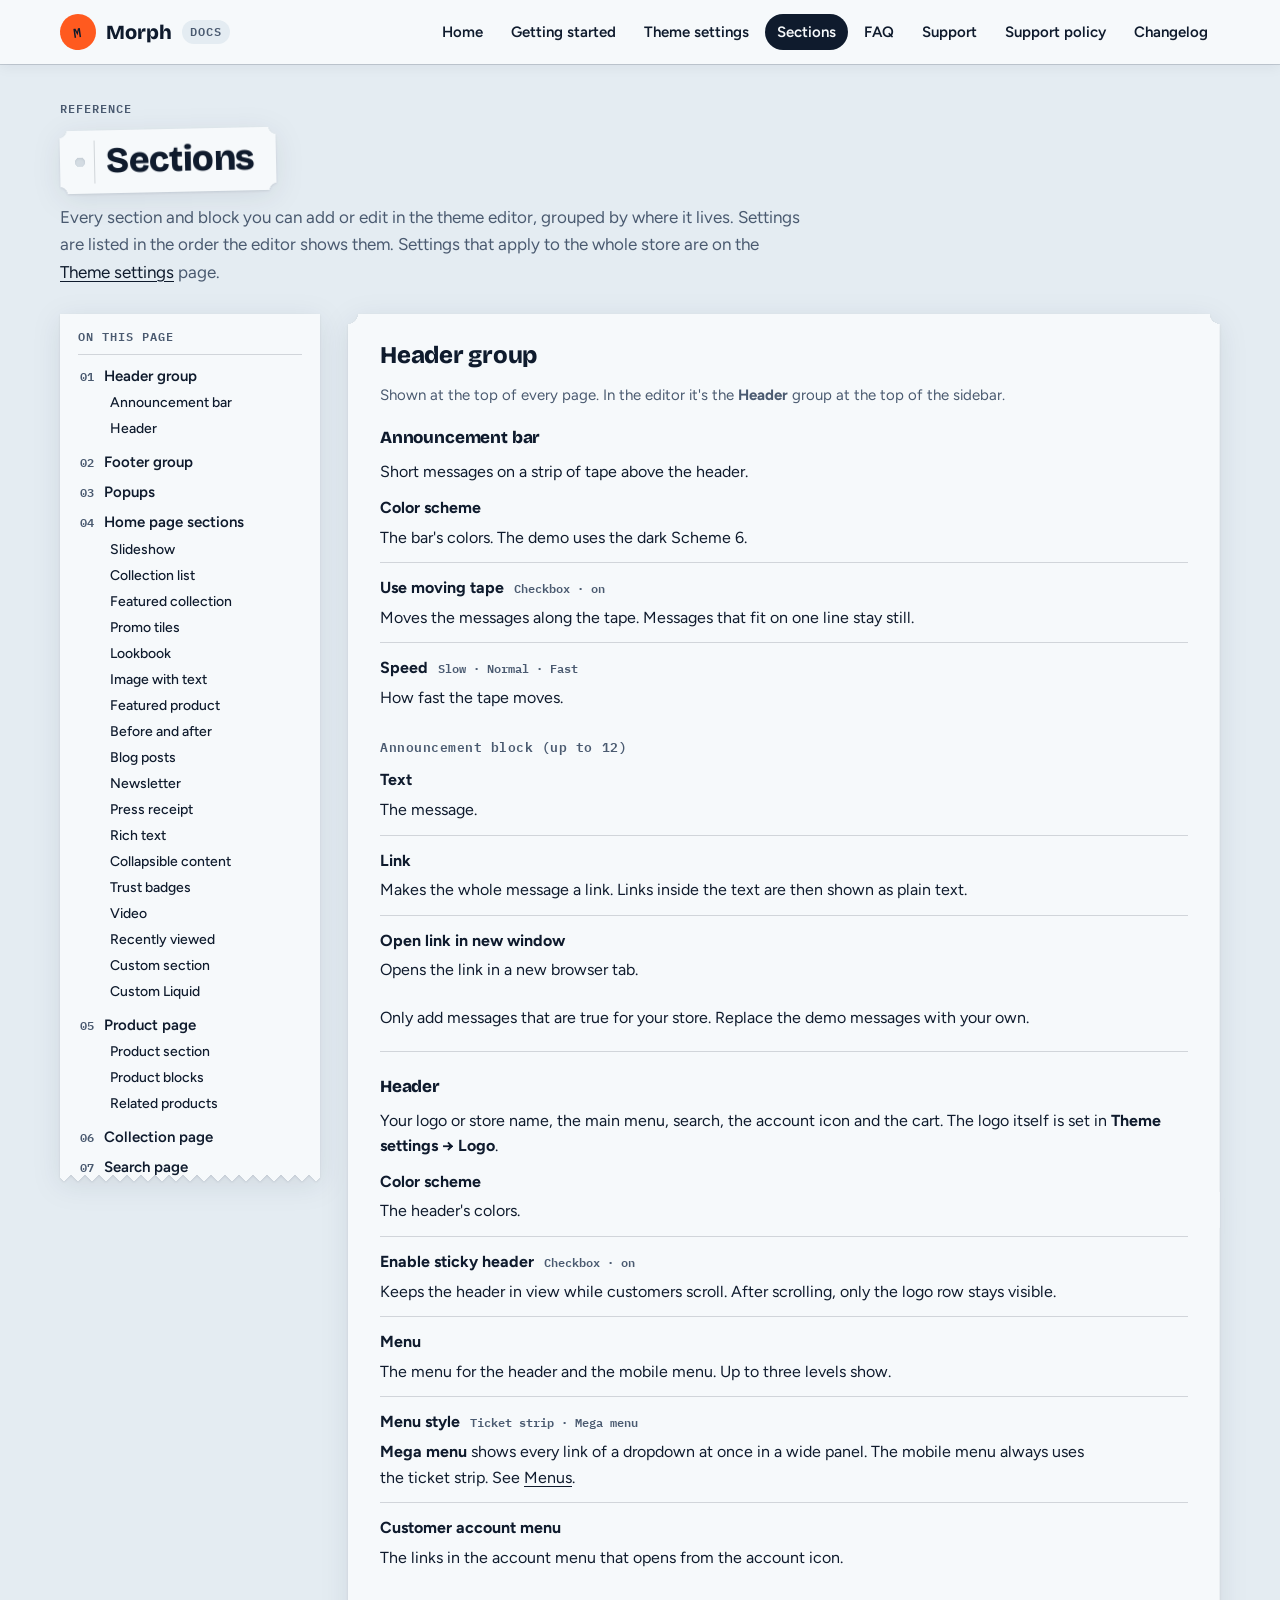
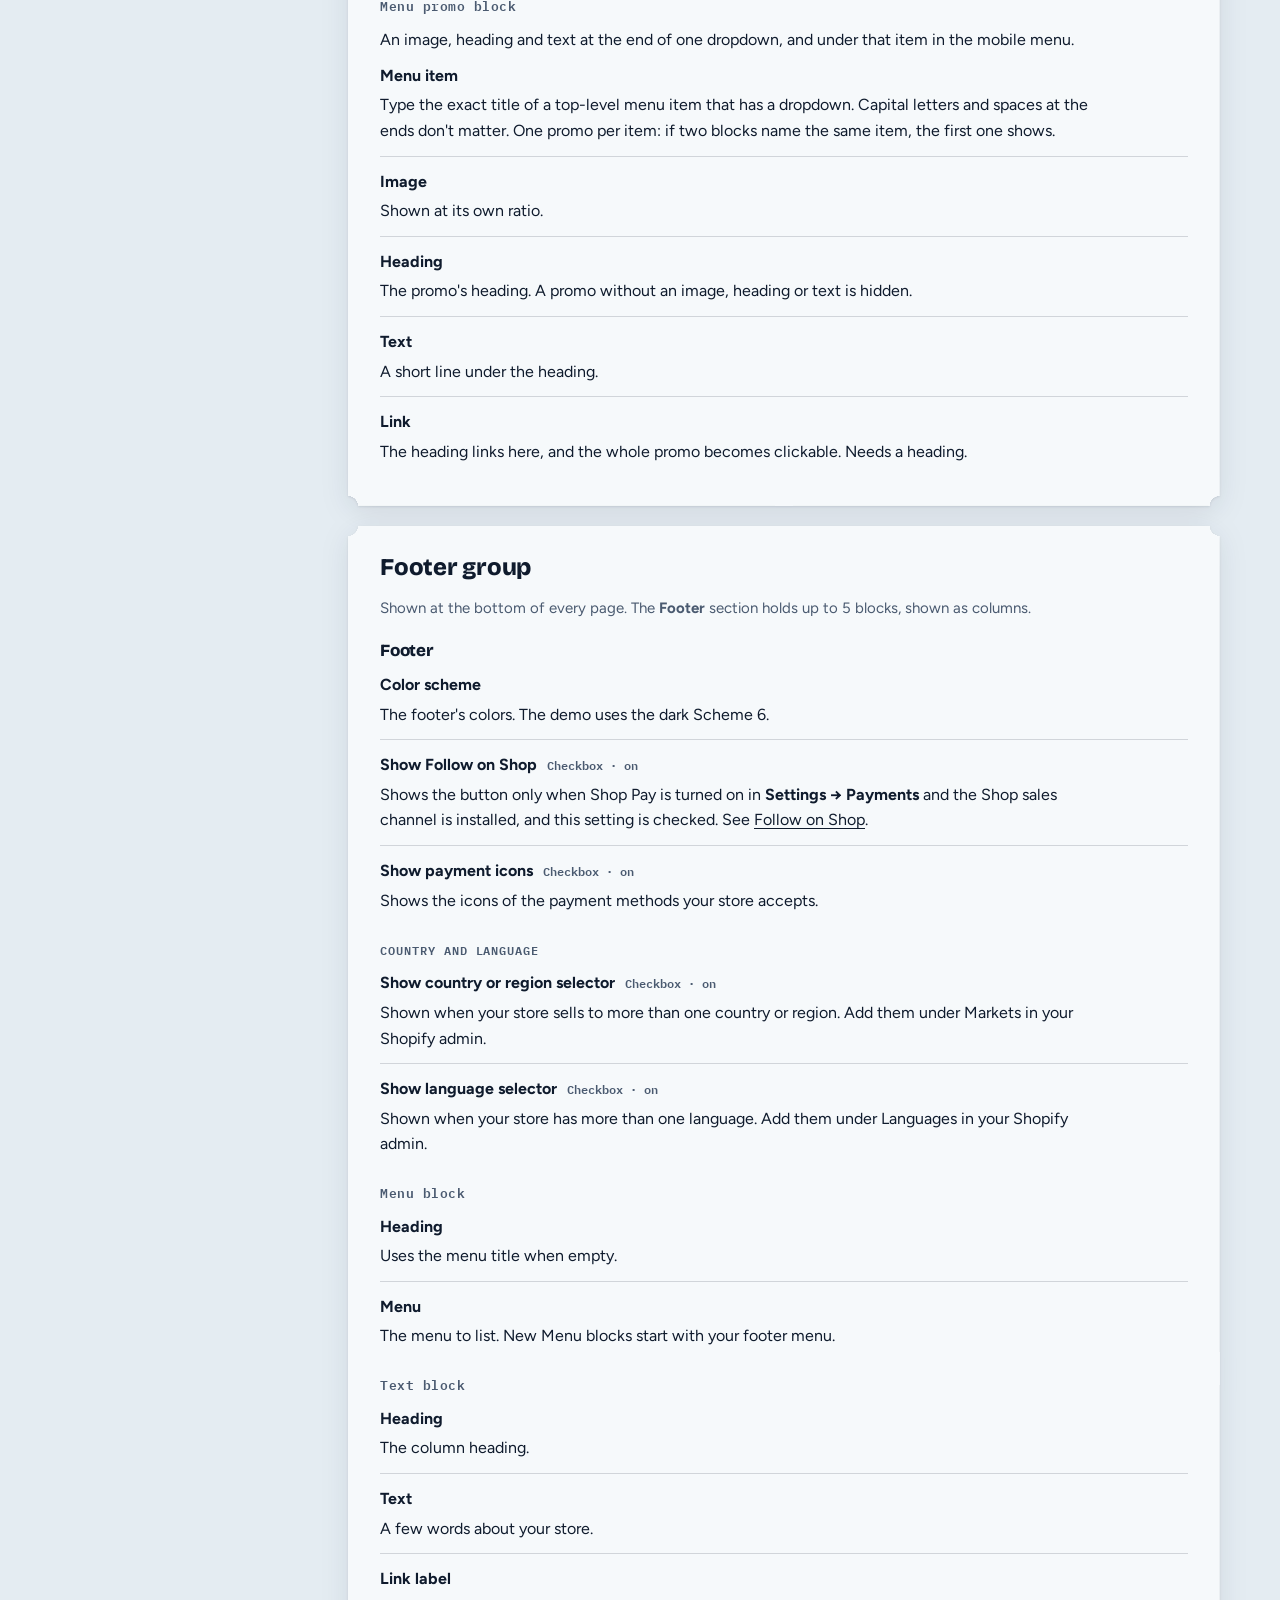
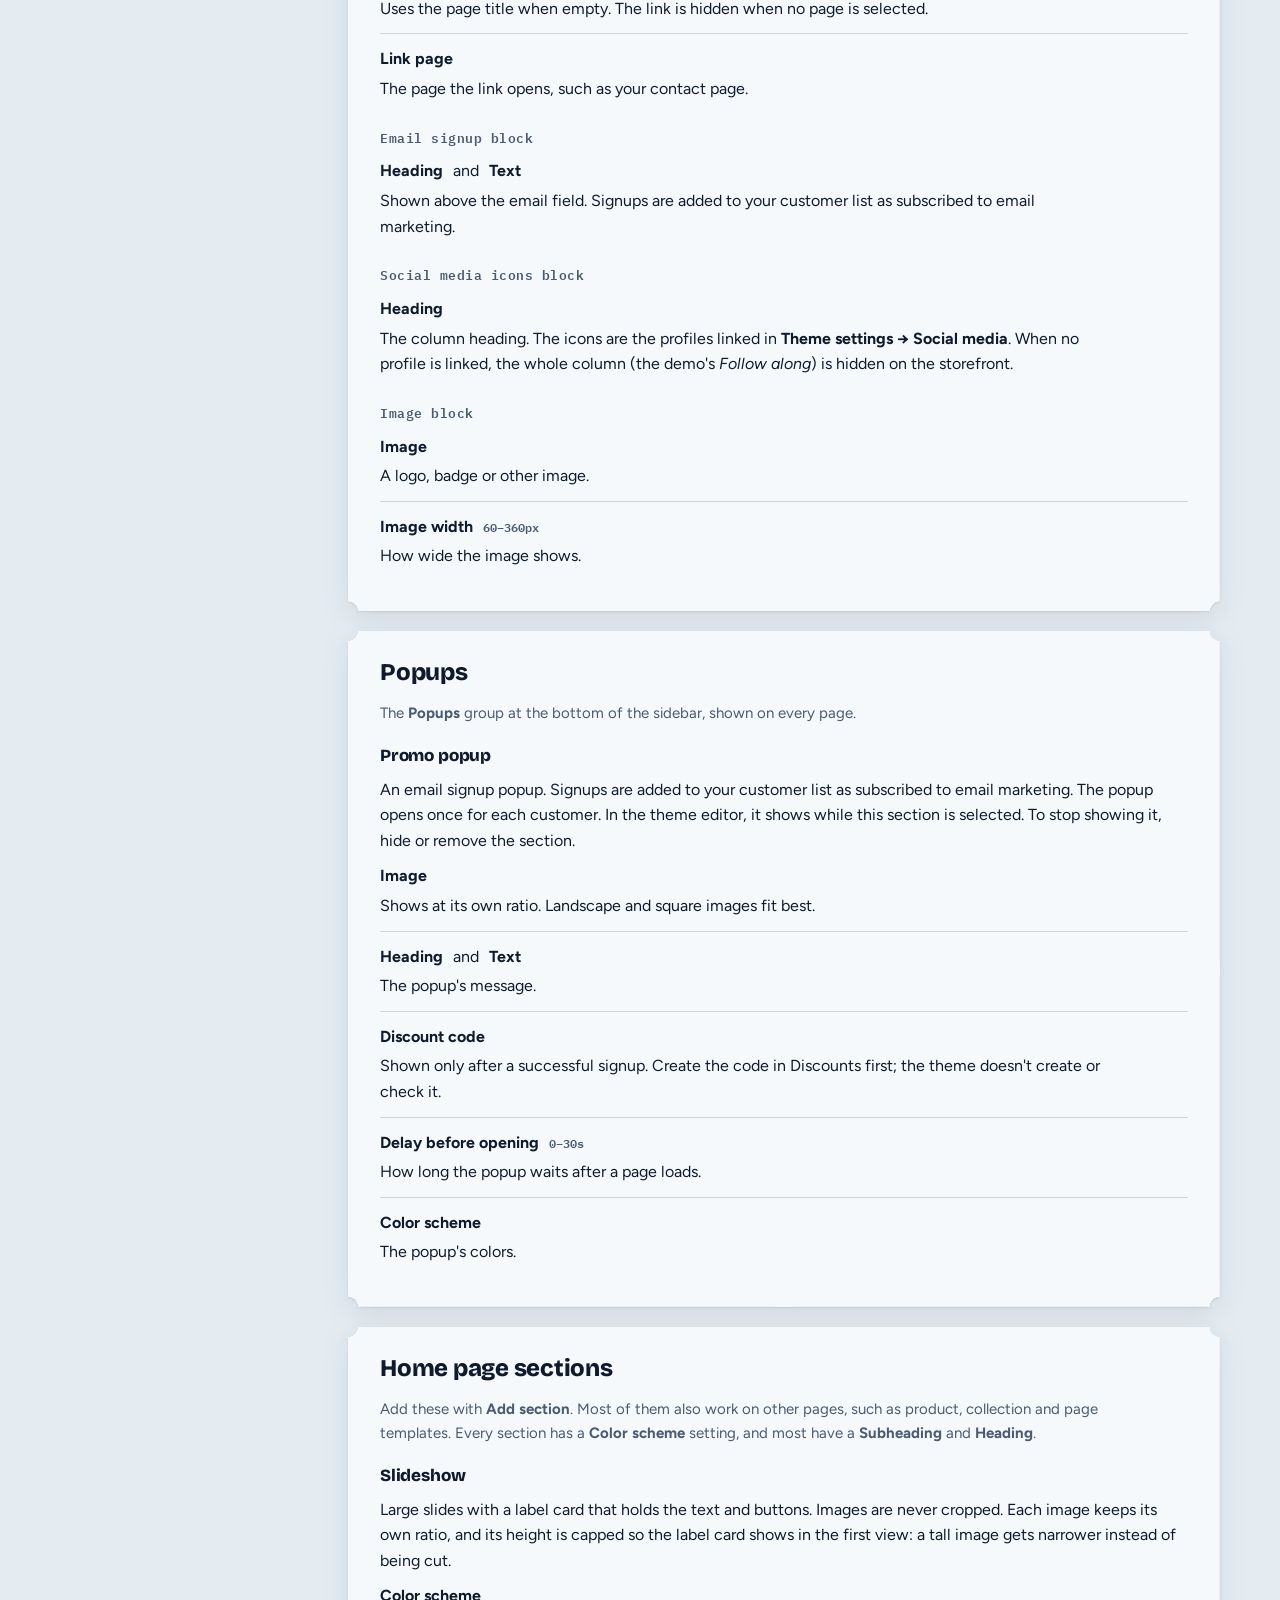
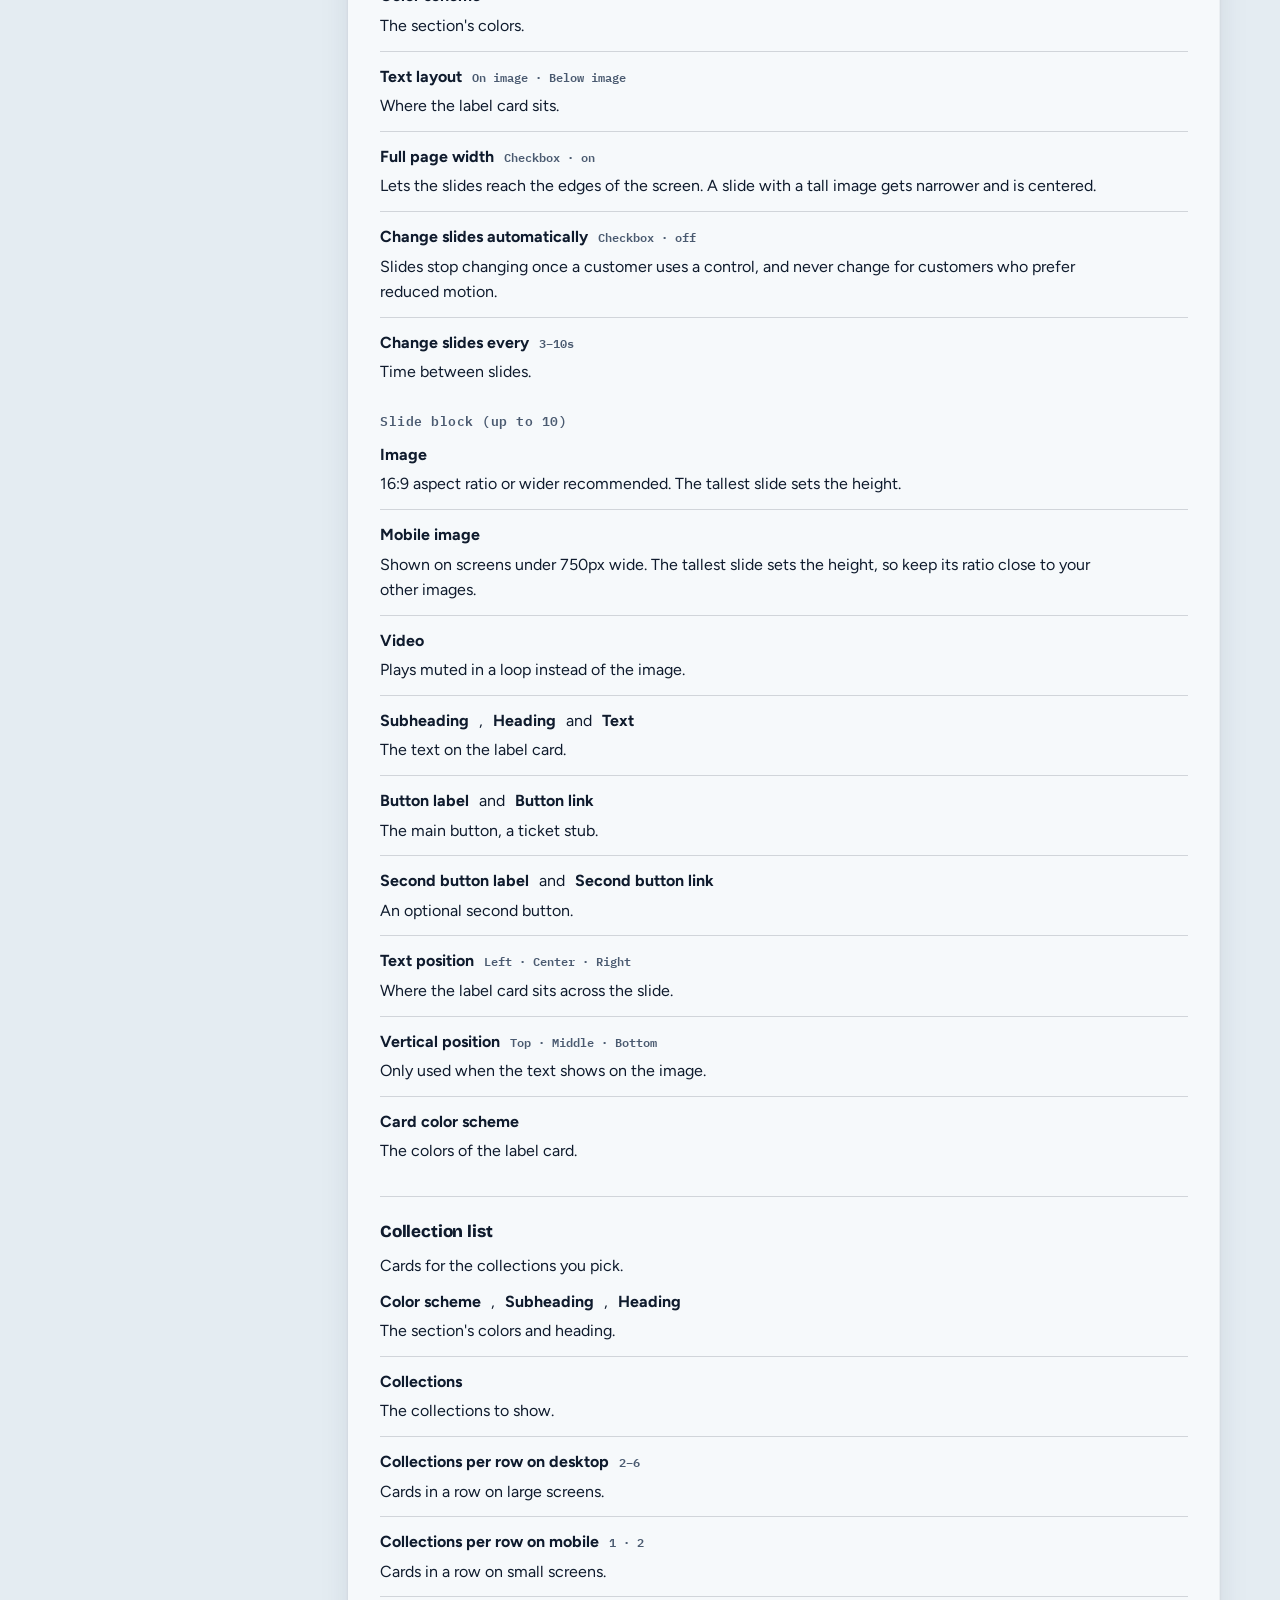
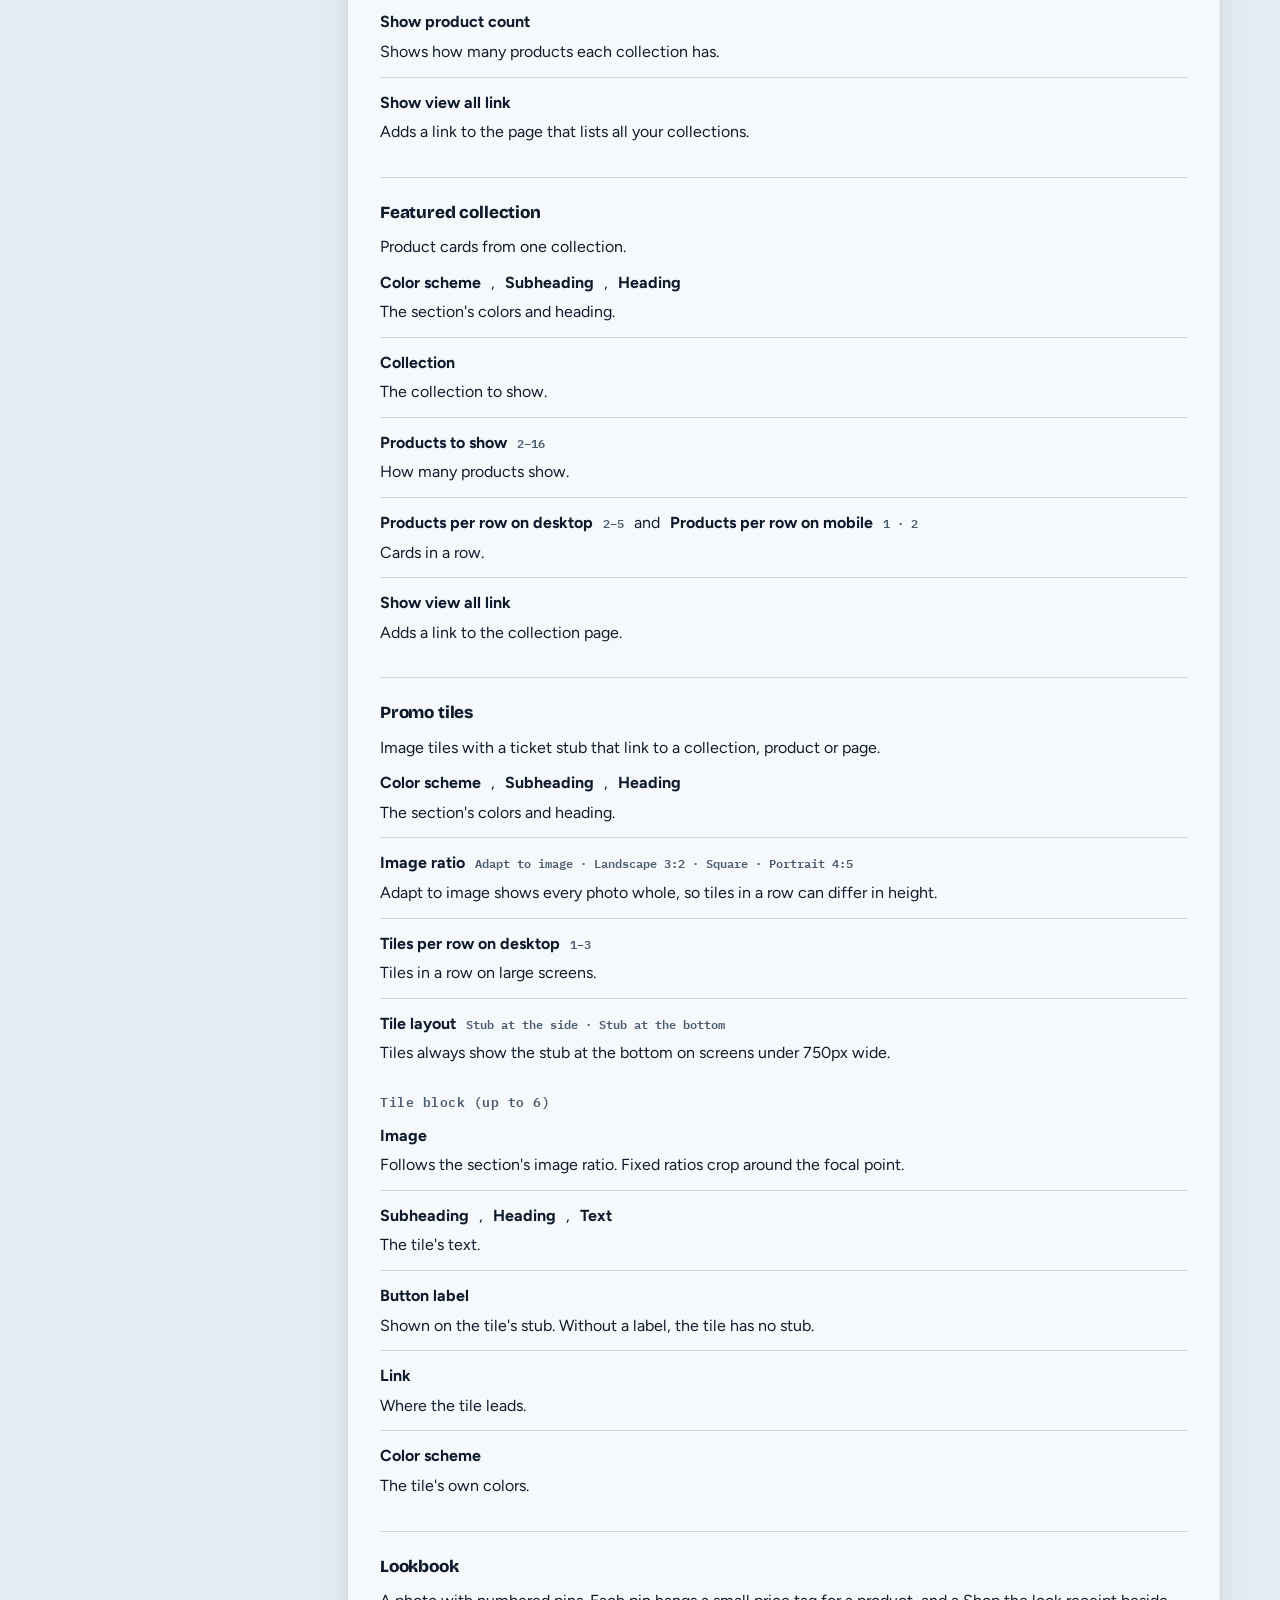
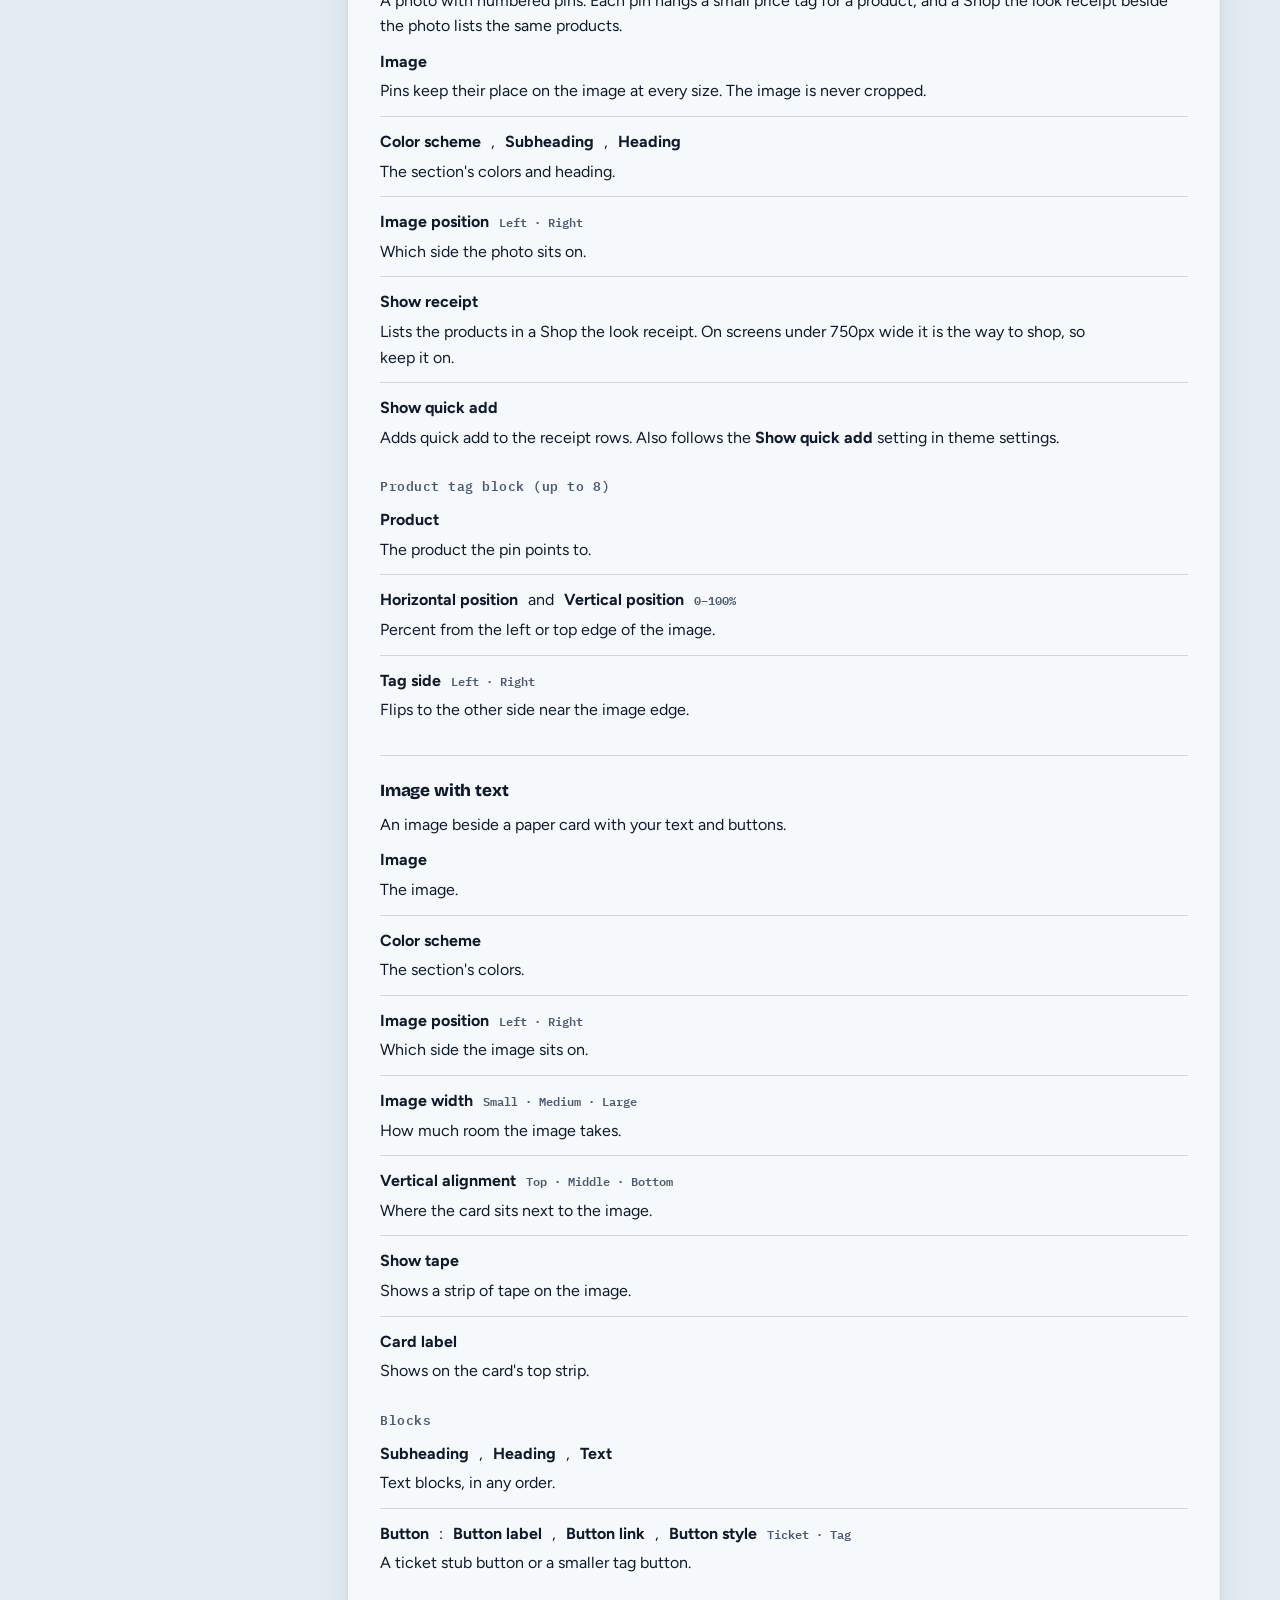
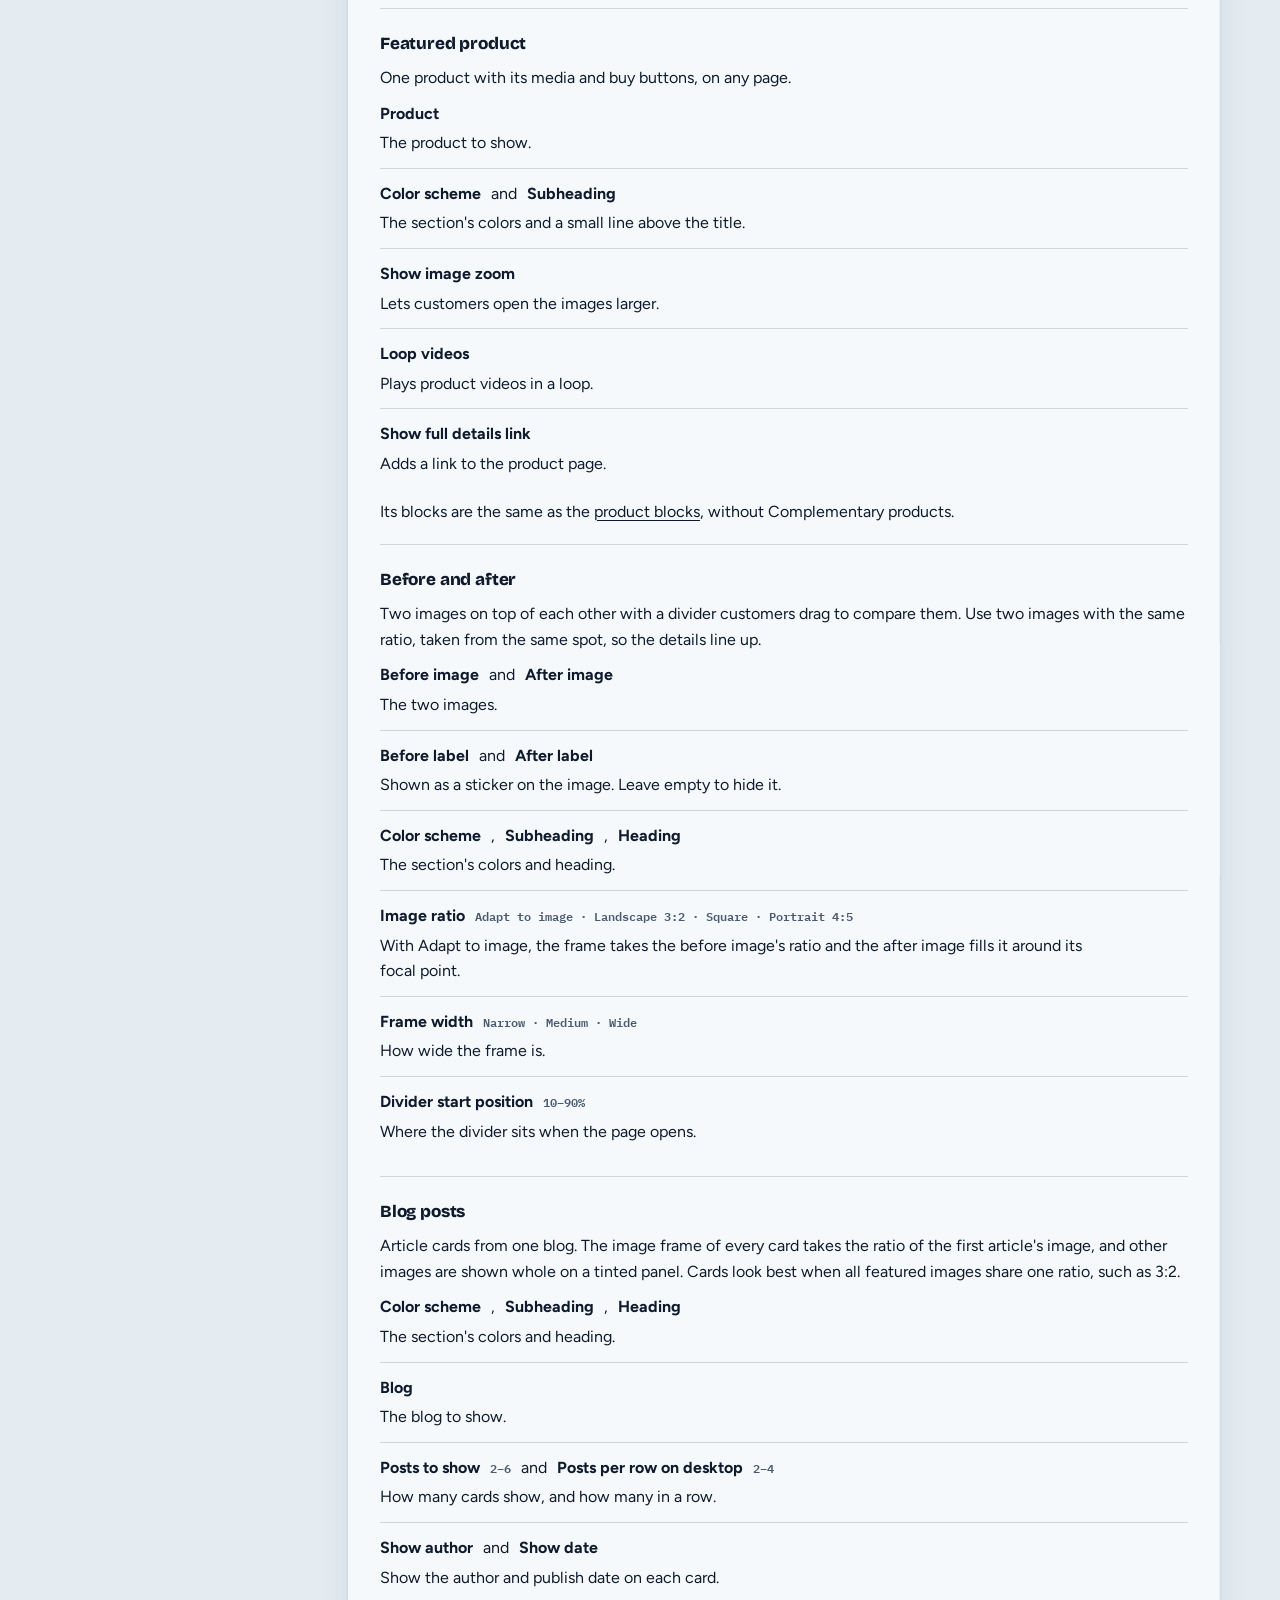
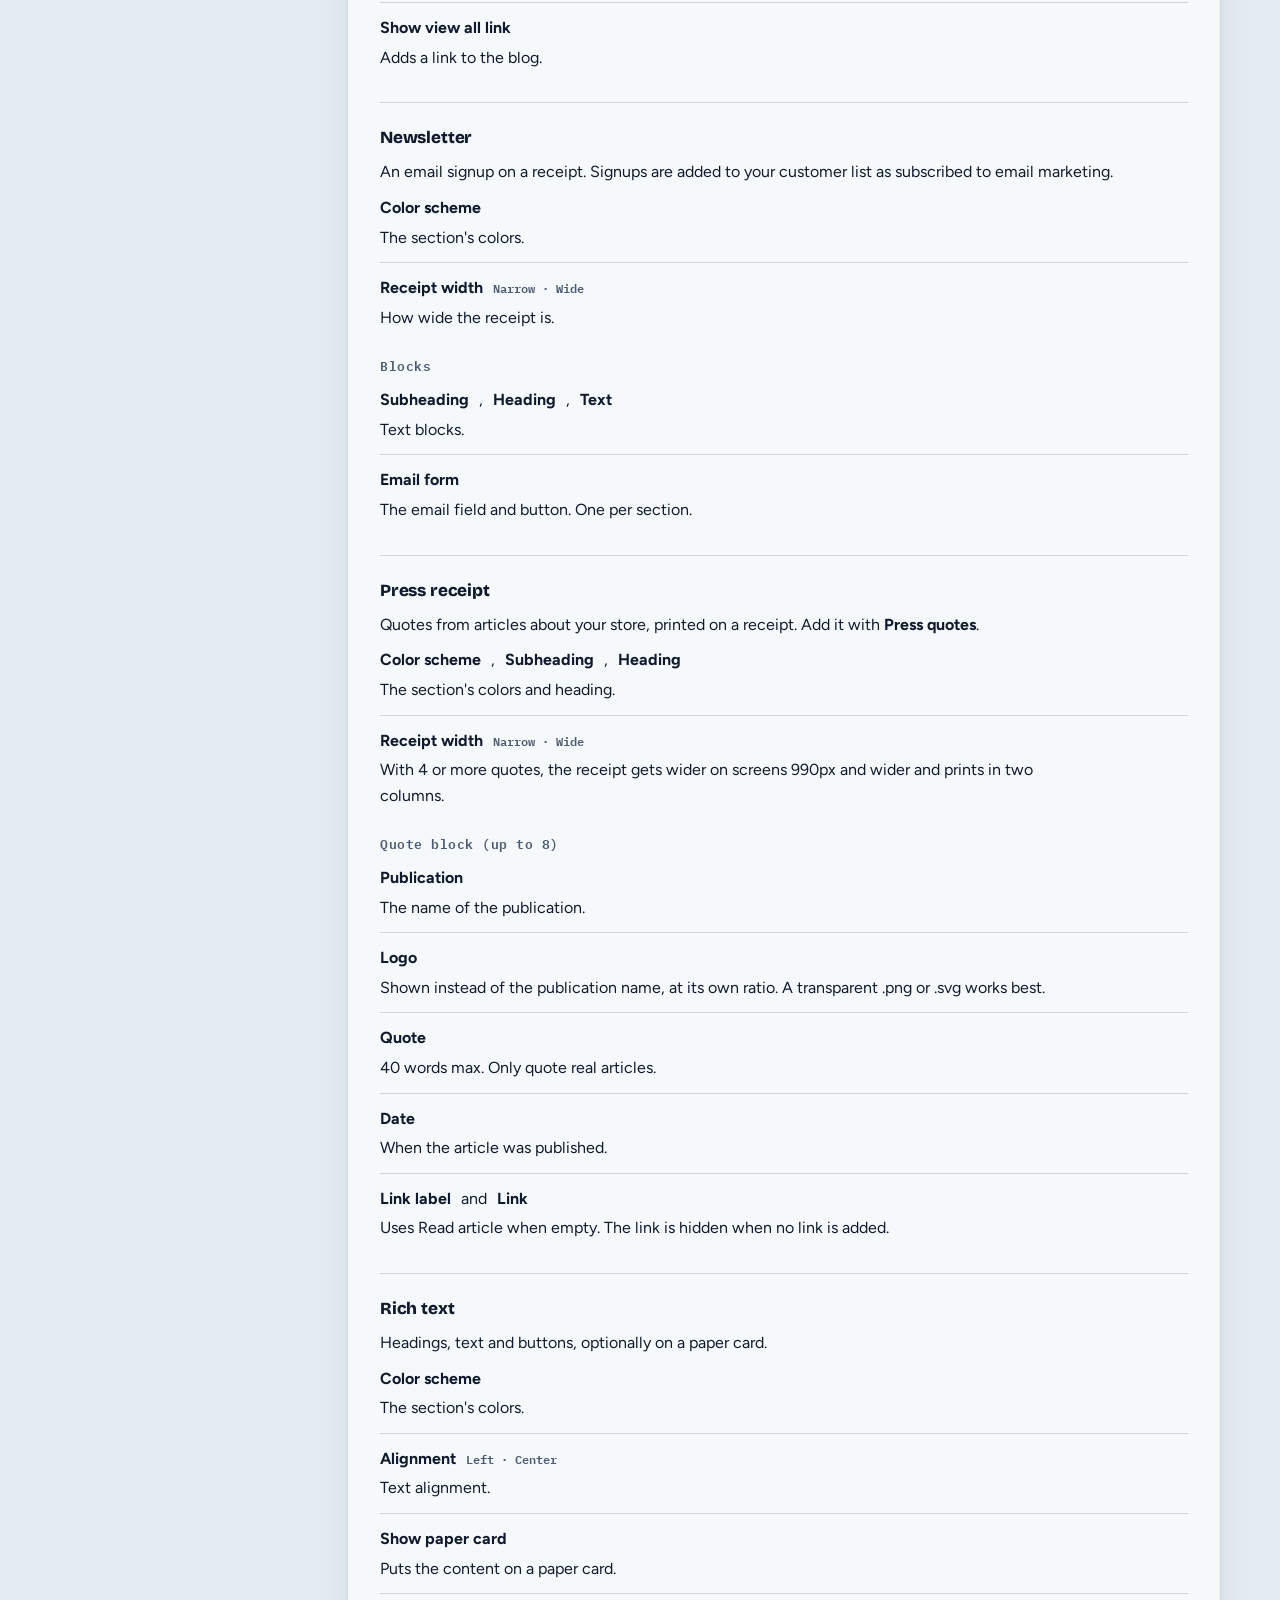
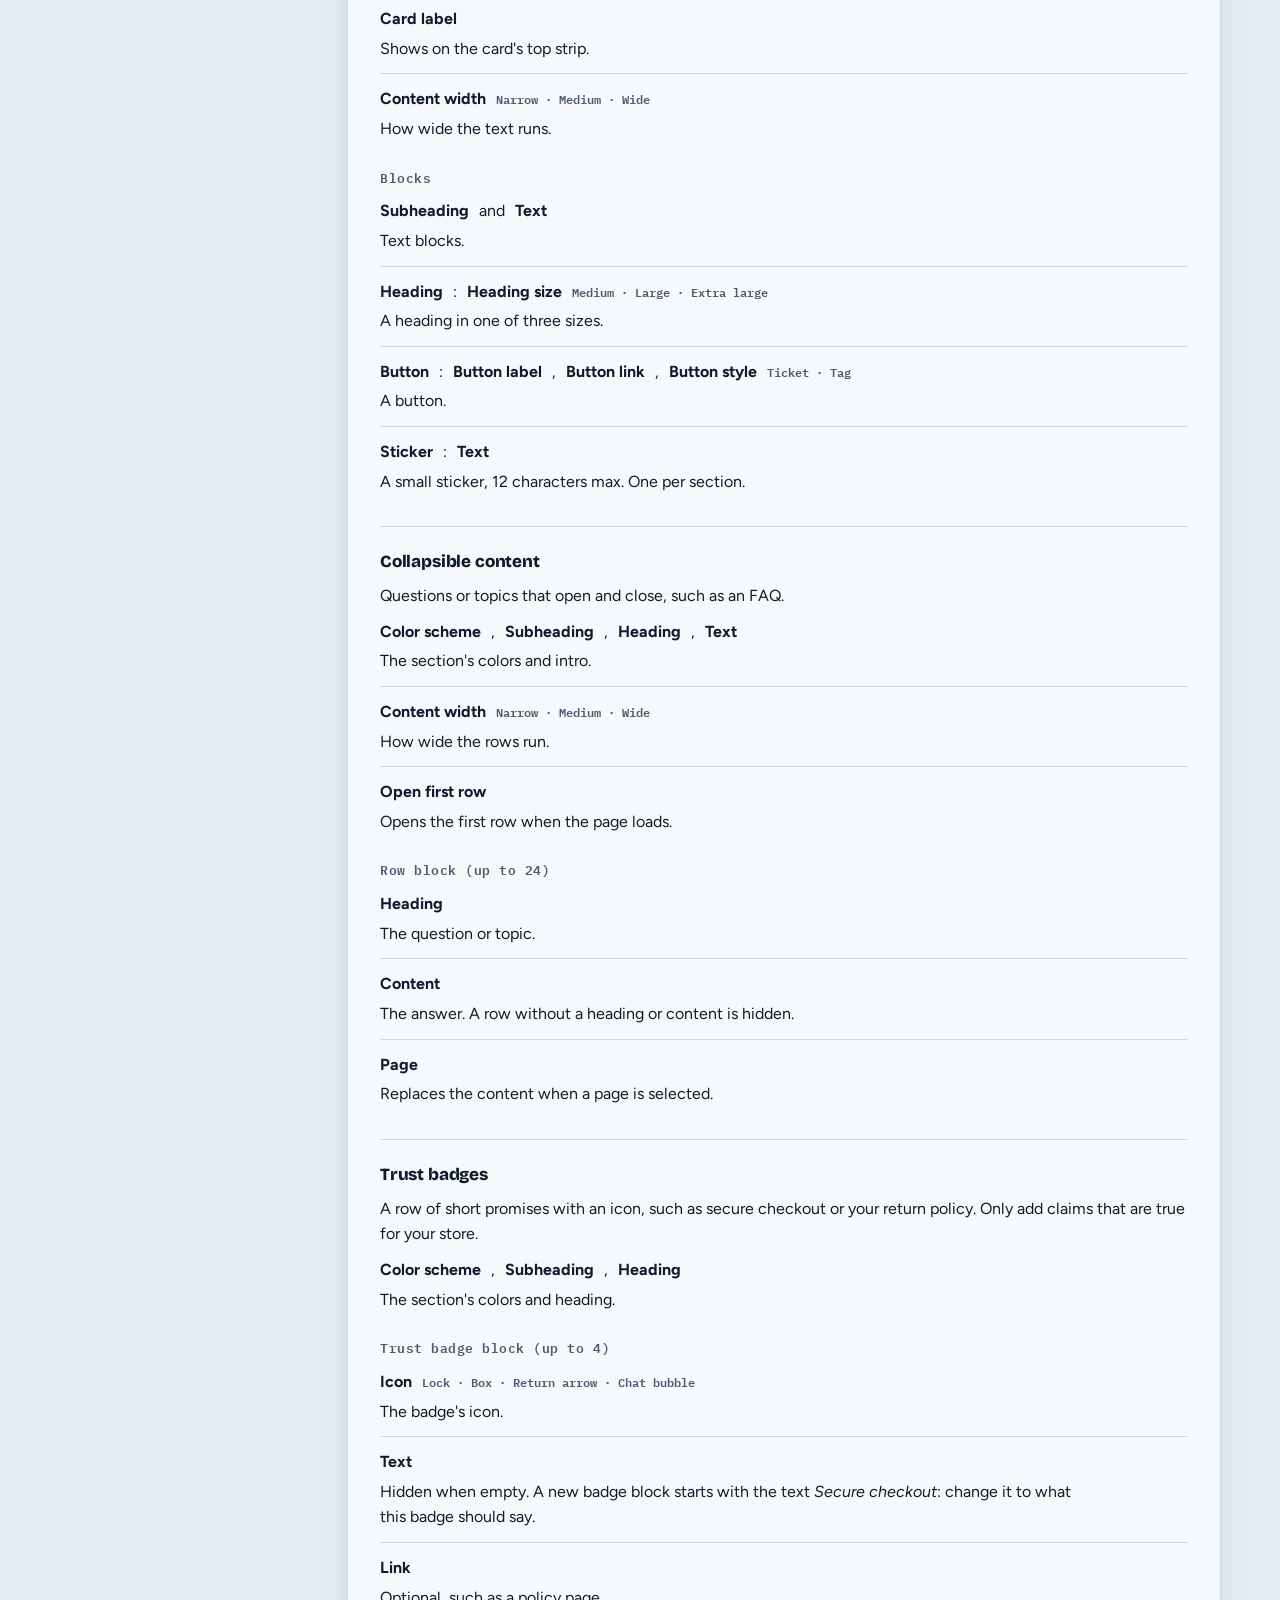
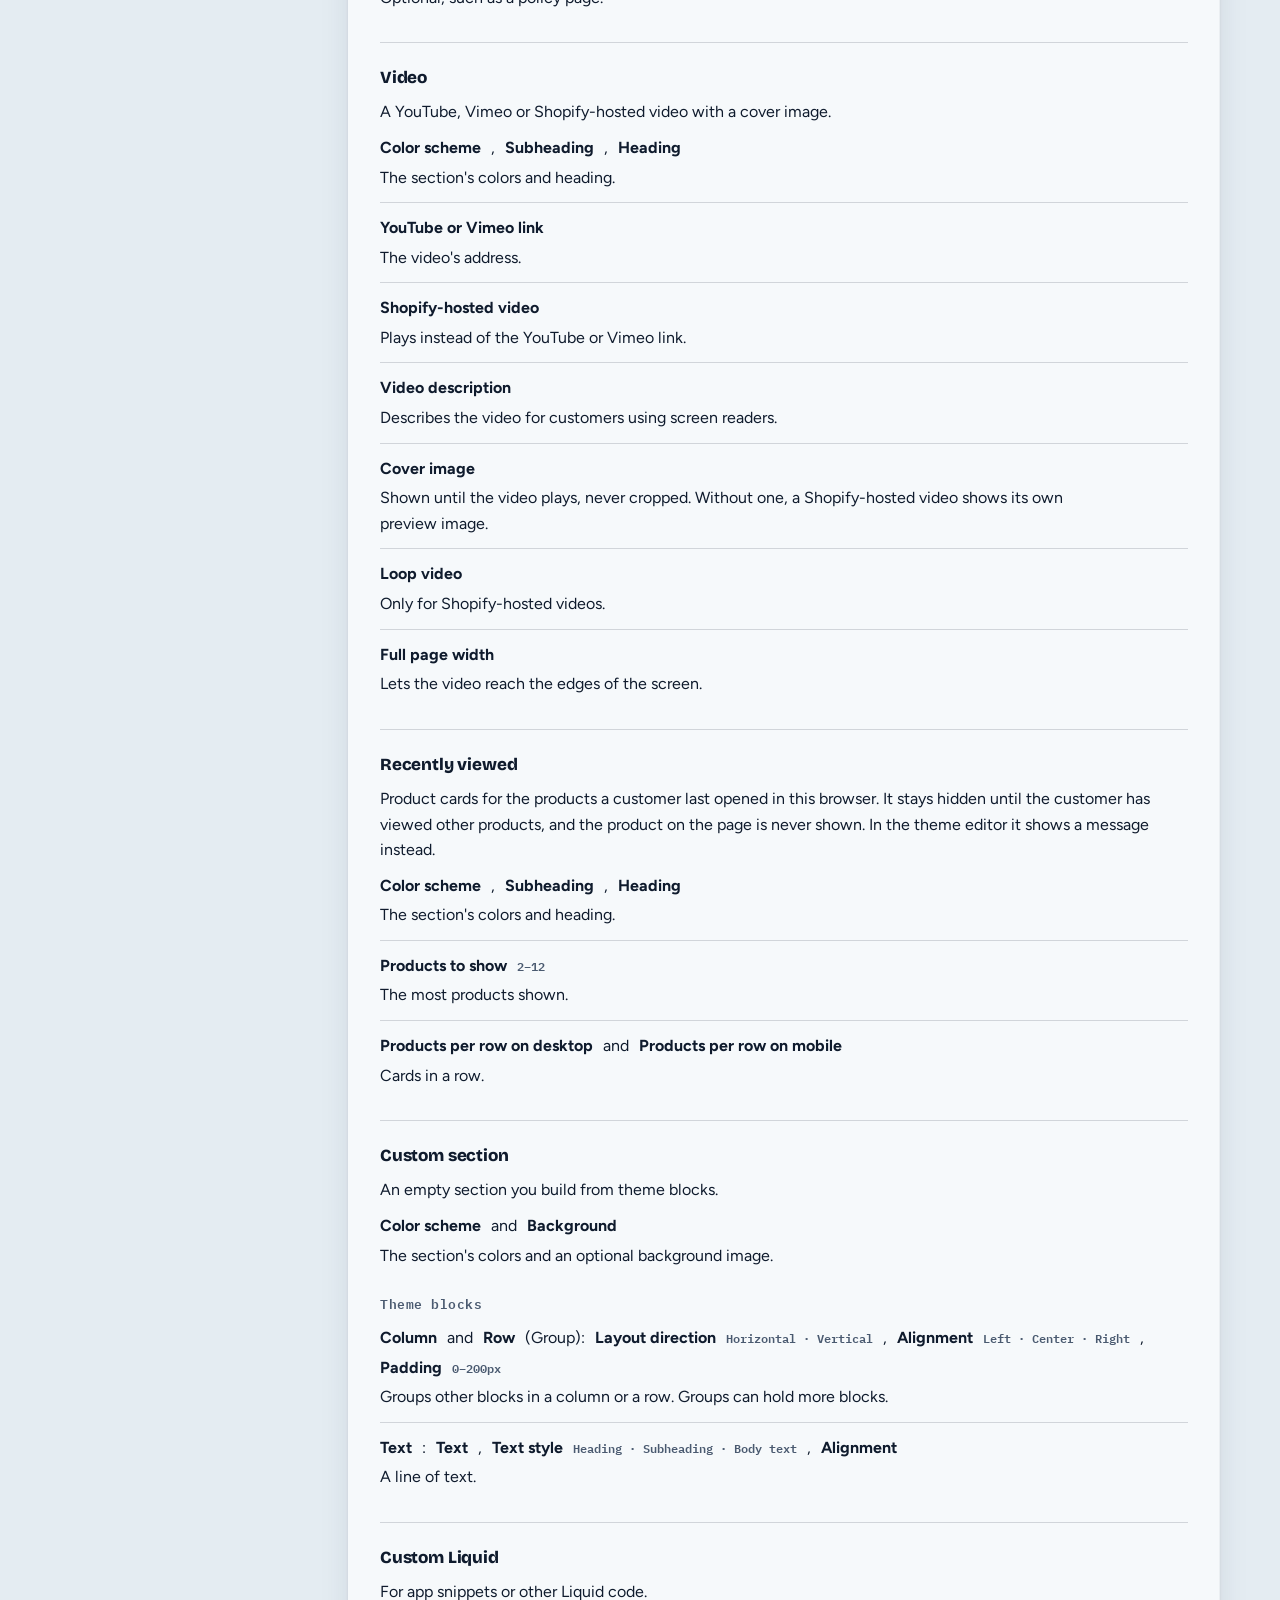
==== commit 8bf40040: "Docs: footer Image info sentence removed, Text style option renamed to Body text" ====
--- a/sections.html
+++ b/sections.html
@@ -187,7 +187,7 @@
                   </dl>
                   <h4>Image block</h4>
                   <dl class="settings">
-                    <div class="setting"><dt><strong>Image</strong></dt><dd>A logo, badge or other image. A 360px wide .png is recommended.</dd></div>
+                    <div class="setting"><dt><strong>Image</strong></dt><dd>A logo, badge or other image.</dd></div>
                     <div class="setting"><dt><strong>Image width</strong> <span class="meta">60–360px</span></dt><dd>How wide the image shows.</dd></div>
                   </dl>
                 </div>
@@ -475,7 +475,7 @@
                   <h4>Theme blocks</h4>
                   <dl class="settings">
                     <div class="setting"><dt><strong>Column</strong> and <strong>Row</strong> (Group): <strong>Layout direction</strong> <span class="meta">Horizontal · Vertical</span>, <strong>Alignment</strong> <span class="meta">Left · Center · Right</span>, <strong>Padding</strong> <span class="meta">0–200px</span></dt><dd>Groups other blocks in a column or a row. Groups can hold more blocks.</dd></div>
-                    <div class="setting"><dt><strong>Text</strong>: <strong>Text</strong>, <strong>Text style</strong> <span class="meta">Heading · Subheading · Normal text</span>, <strong>Alignment</strong></dt><dd>A line of text.</dd></div>
+                    <div class="setting"><dt><strong>Text</strong>: <strong>Text</strong>, <strong>Text style</strong> <span class="meta">Heading · Subheading · Body text</span>, <strong>Alignment</strong></dt><dd>A line of text.</dd></div>
                   </dl>
                 </div>
 
